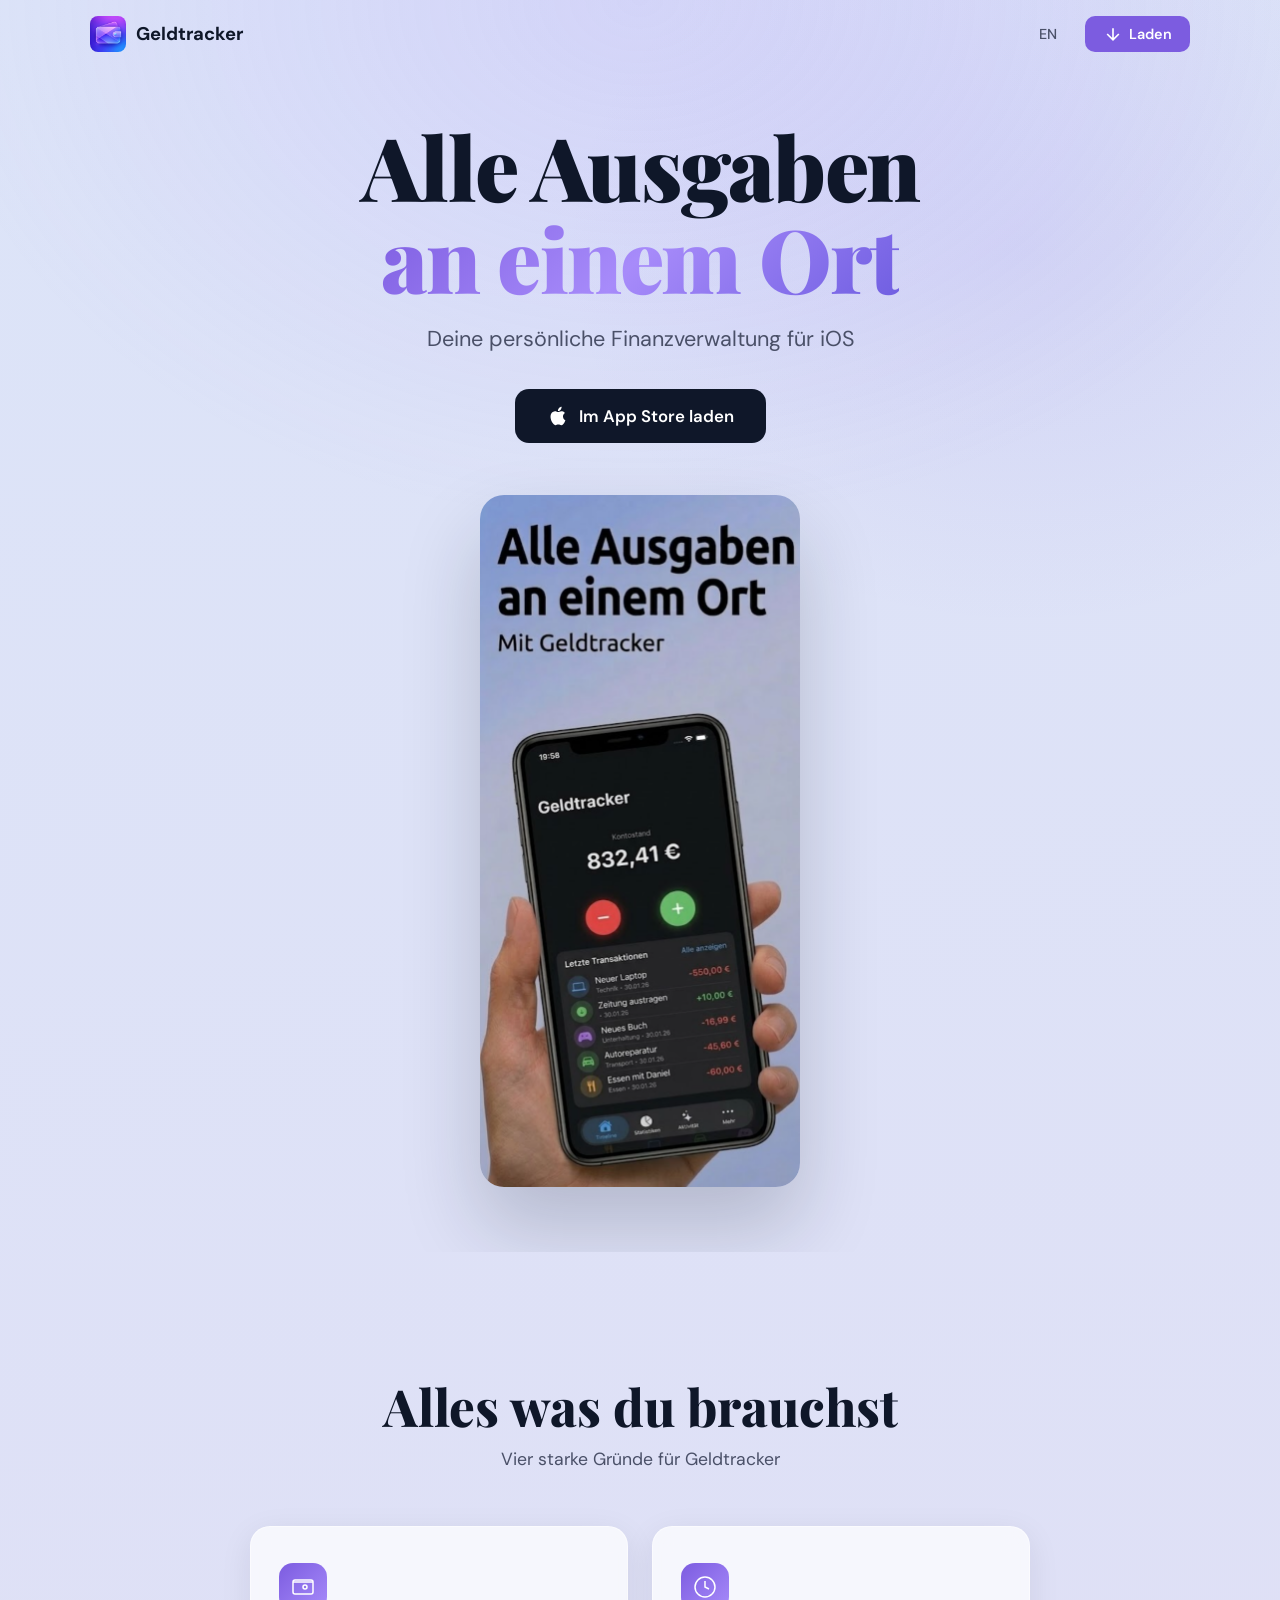
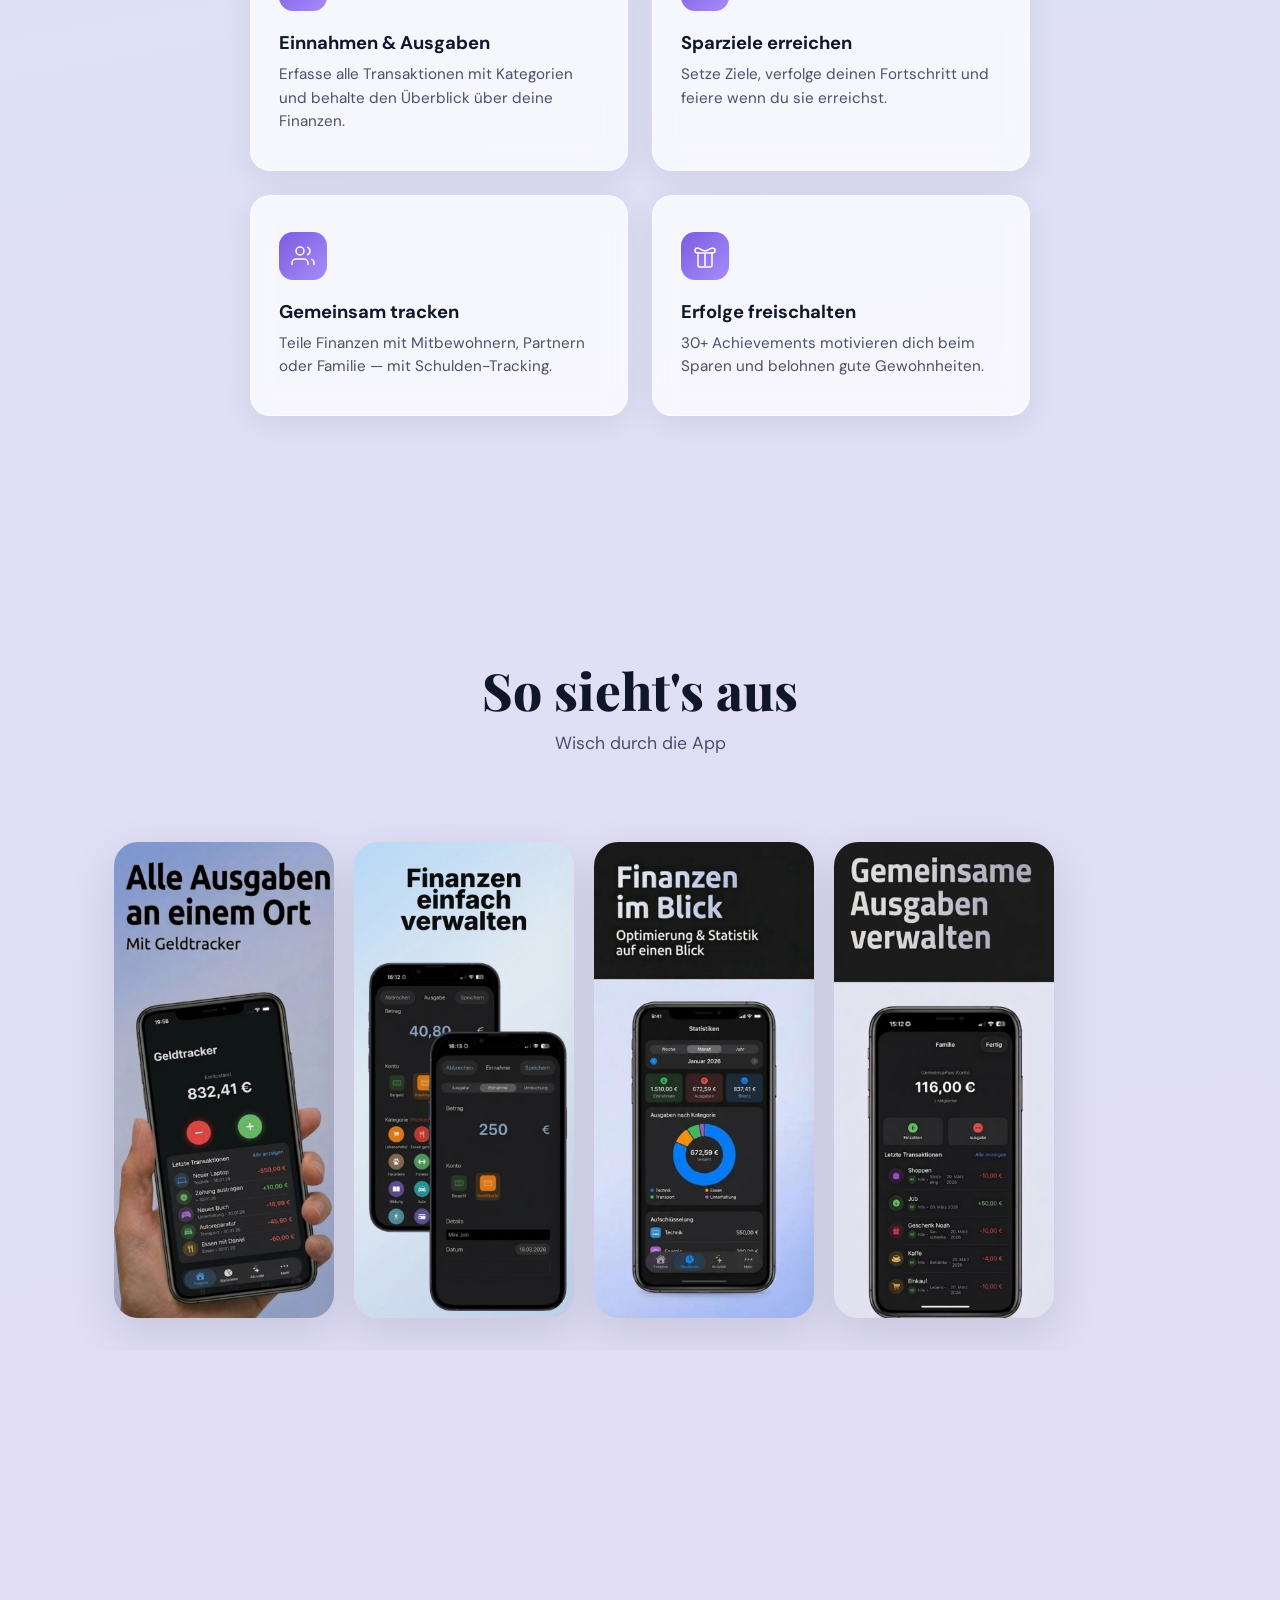
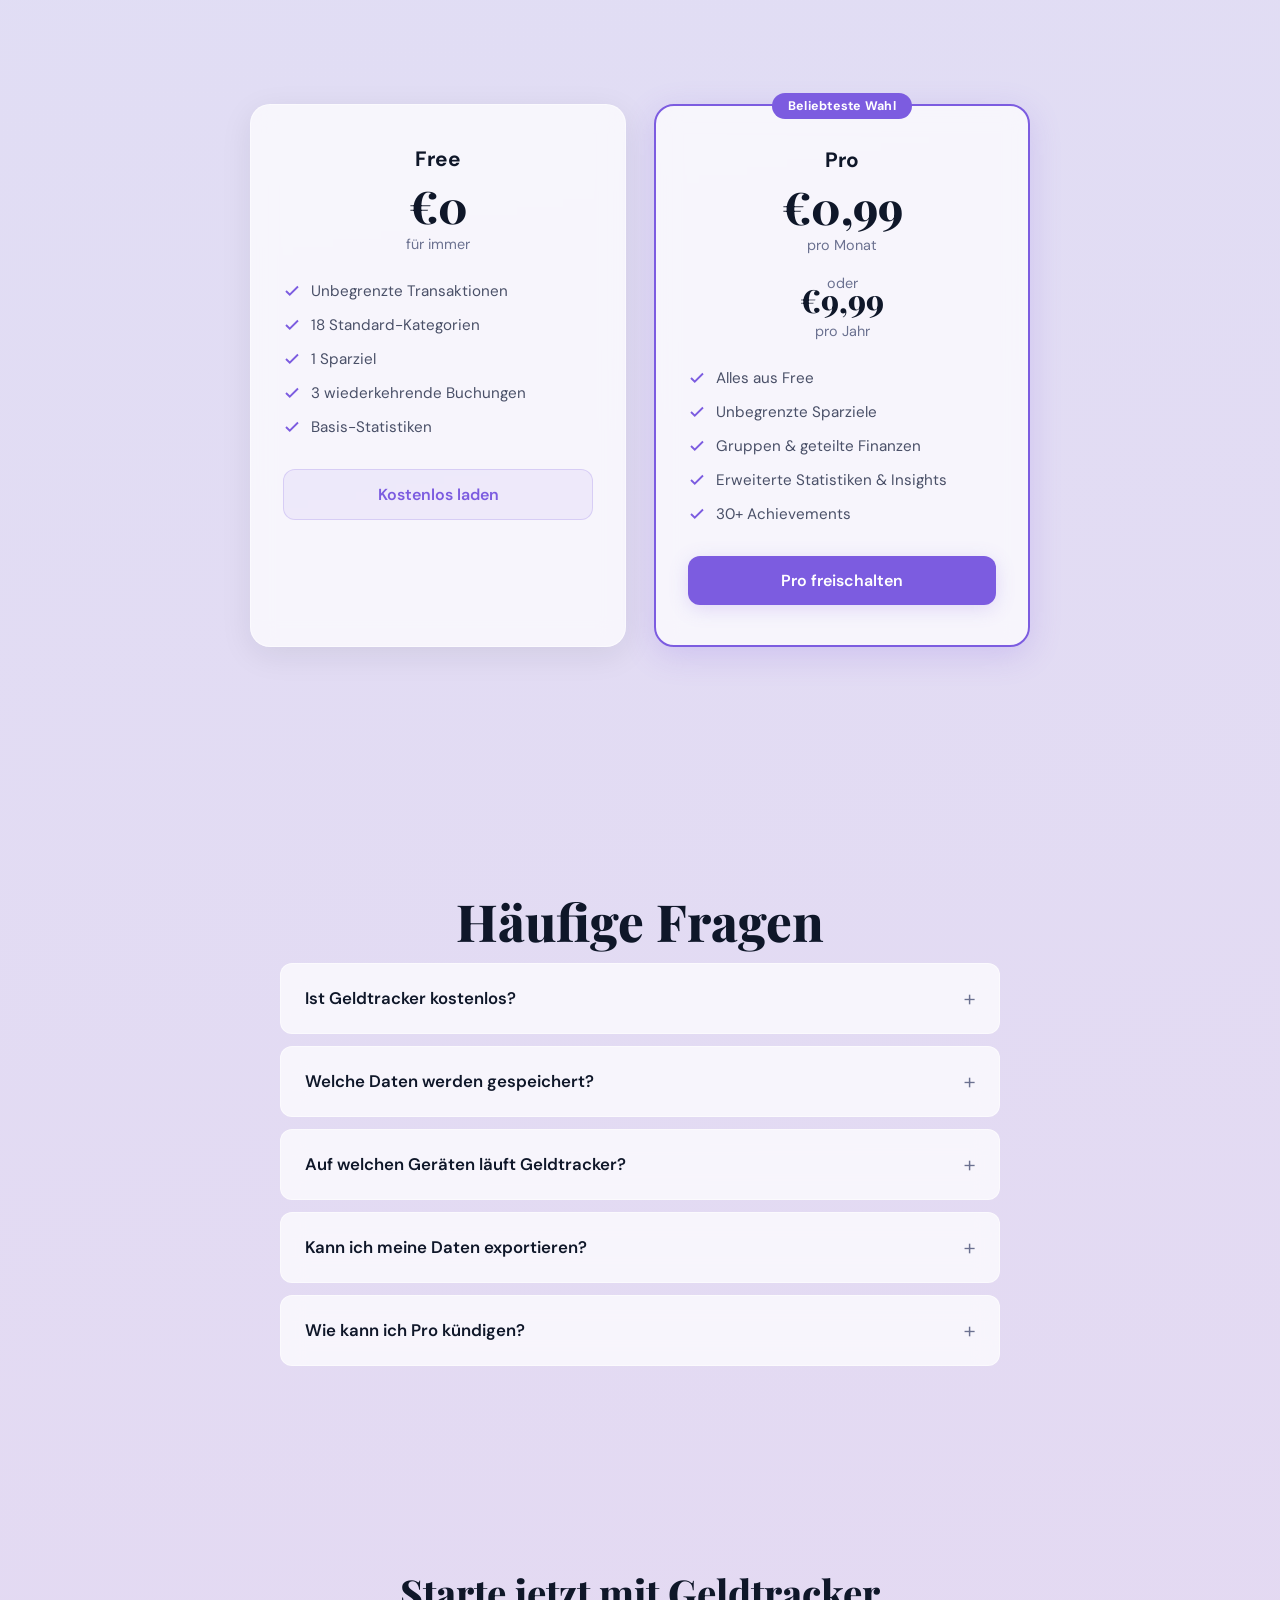
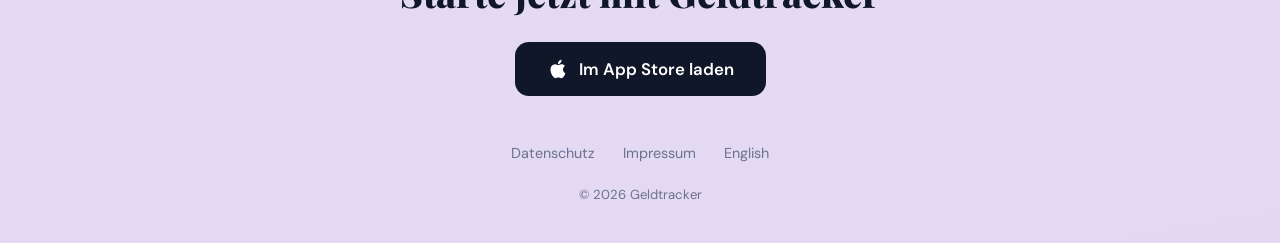
==== index.html @ ecd92a29 "Geldtracker Marketing Website" ====
<!DOCTYPE html>
<html lang="de">
<head>
  <meta charset="UTF-8">
  <meta name="viewport" content="width=device-width, initial-scale=1.0">
  <title>Geldtracker — Deine persönliche Finanzverwaltung</title>
  <meta name="description" content="Alle Ausgaben an einem Ort. Geldtracker ist deine persönliche Finanzverwaltung für iOS — mit Budgets, Sparzielen, Bank-Sync und mehr.">
  <meta property="og:title" content="Geldtracker — Deine persönliche Finanzverwaltung">
  <meta property="og:description" content="Alle Ausgaben an einem Ort. Budgets, Sparziele, Bank-Sync und mehr.">
  <meta property="og:image" content="img/app_1.png">
  <meta property="og:type" content="website">
  <link rel="icon" type="image/png" href="img/appicon.png">
  <link rel="preconnect" href="https://fonts.googleapis.com">
  <link rel="preconnect" href="https://fonts.gstatic.com" crossorigin>
  <link href="https://fonts.googleapis.com/css2?family=DM+Sans:ital,opsz,wght@0,9..40,300;0,9..40,400;0,9..40,500;0,9..40,700;1,9..40,400&family=Playfair+Display:wght@700;800;900&display=swap" rel="stylesheet">
  <link rel="stylesheet" href="style.css">
</head>
<body>

<!-- Navigation -->
<nav class="nav" id="nav">
  <div class="nav-inner">
    <a href="#" class="nav-logo">
      <img src="img/appicon.png" alt="Geldtracker Icon" class="nav-icon">
      <span>Geldtracker</span>
    </a>
    <div class="nav-right">
      <a href="en.html" class="lang-switch">EN</a>
      <a href="https://apps.apple.com/de/app/geldtracker-deine-finanzen/id6758520984" class="nav-cta" aria-label="Im App Store laden">
        <svg width="20" height="20" viewBox="0 0 24 24" fill="none" stroke="currentColor" stroke-width="2"><path d="M12 5v14M5 12l7 7 7-7"/></svg>
        Laden
      </a>
    </div>
  </div>
</nav>

<!-- Hero -->
<section class="hero">
  <div class="hero-bg"></div>
  <div class="hero-content">
    <h1 class="hero-title">
      Alle Ausgaben<br>
      <span class="hero-title-accent">an einem Ort</span>
    </h1>
    <p class="hero-subtitle">Deine persönliche Finanzverwaltung für iOS</p>
    <a href="https://apps.apple.com/de/app/geldtracker-deine-finanzen/id6758520984" class="hero-cta">
      <svg class="apple-icon" viewBox="0 0 24 24" fill="currentColor" width="22" height="22"><path d="M18.71 19.5c-.83 1.24-1.71 2.45-3.05 2.47-1.34.03-1.77-.79-3.29-.79-1.53 0-2 .77-3.27.82-1.31.05-2.3-1.32-3.14-2.53C4.25 17 2.94 12.45 4.7 9.39c.87-1.52 2.43-2.48 4.12-2.51 1.28-.02 2.5.87 3.29.87.78 0 2.26-1.07 3.8-.91.65.03 2.47.26 3.64 1.98-.09.06-2.17 1.28-2.15 3.81.03 3.02 2.65 4.03 2.68 4.04-.03.07-.42 1.44-1.38 2.83M13 3.5c.73-.83 1.94-1.46 2.94-1.5.13 1.17-.34 2.35-1.04 3.19-.69.85-1.83 1.51-2.95 1.42-.15-1.15.41-2.35 1.05-3.11z"/></svg>
      Im App Store laden
    </a>
  </div>
  <div class="hero-phone">
    <img src="img/app_1.png" alt="Geldtracker Dashboard — Kontostand und letzte Transaktionen" class="hero-img" loading="eager">
  </div>
</section>

<!-- Features -->
<section class="features" id="features">
  <div class="section-inner">
    <h2 class="section-title">Alles was du brauchst</h2>
    <p class="section-subtitle">Vier starke Gründe für Geldtracker</p>
    <div class="features-grid">
      <div class="feature-card" style="--delay: 0">
        <div class="feature-icon">
          <svg viewBox="0 0 24 24" fill="none" stroke="currentColor" stroke-width="1.5"><path d="M2 7a2 2 0 012-2h16a2 2 0 012 2v10a2 2 0 01-2 2H4a2 2 0 01-2-2V7z"/><path d="M16 12a2 2 0 11-4 0 2 2 0 014 0z"/><path d="M2 7l20 0"/></svg>
        </div>
        <h3>Einnahmen & Ausgaben</h3>
        <p>Erfasse alle Transaktionen mit Kategorien und behalte den Überblick über deine Finanzen.</p>
      </div>
      <div class="feature-card" style="--delay: 1">
        <div class="feature-icon">
          <svg viewBox="0 0 24 24" fill="none" stroke="currentColor" stroke-width="1.5"><circle cx="12" cy="12" r="10"/><path d="M12 6v6l4 2"/></svg>
        </div>
        <h3>Sparziele erreichen</h3>
        <p>Setze Ziele, verfolge deinen Fortschritt und feiere wenn du sie erreichst.</p>
      </div>
      <div class="feature-card" style="--delay: 2">
        <div class="feature-icon">
          <svg viewBox="0 0 24 24" fill="none" stroke="currentColor" stroke-width="1.5"><path d="M17 21v-2a4 4 0 00-4-4H5a4 4 0 00-4 4v2"/><circle cx="9" cy="7" r="4"/><path d="M23 21v-2a4 4 0 00-3-3.87M16 3.13a4 4 0 010 7.75"/></svg>
        </div>
        <h3>Gemeinsam tracken</h3>
        <p>Teile Finanzen mit Mitbewohnern, Partnern oder Familie — mit Schulden-Tracking.</p>
      </div>
      <div class="feature-card" style="--delay: 3">
        <div class="feature-icon">
          <svg viewBox="0 0 24 24" fill="none" stroke="currentColor" stroke-width="1.5"><path d="M6 9H4.5a2.5 2.5 0 010-5C7 4 9 7 12 7s5-3 7.5-3a2.5 2.5 0 010 5H18"/><path d="M5 21V9h14v12a2 2 0 01-2 2H7a2 2 0 01-2-2z"/><path d="M12 9v13"/></svg>
        </div>
        <h3>Erfolge freischalten</h3>
        <p>30+ Achievements motivieren dich beim Sparen und belohnen gute Gewohnheiten.</p>
      </div>
    </div>
  </div>
</section>

<!-- Screenshots -->
<section class="screenshots" id="screenshots">
  <div class="section-inner">
    <h2 class="section-title">So sieht's aus</h2>
    <p class="section-subtitle">Wisch durch die App</p>
  </div>
  <div class="screenshots-track">
    <div class="screenshot-item">
      <img src="img/app_1.png" alt="Alle Ausgaben an einem Ort" loading="lazy">
    </div>
    <div class="screenshot-item">
      <img src="img/app_3.png" alt="Finanzen einfach verwalten" loading="lazy">
    </div>
    <div class="screenshot-item">
      <img src="img/app_4.png" alt="Finanzen im Blick — Statistiken" loading="lazy">
    </div>
    <div class="screenshot-item">
      <img src="img/app_5.png" alt="Gemeinsame Ausgaben verwalten" loading="lazy">
    </div>
  </div>
</section>

<!-- Pricing -->
<section class="pricing" id="pricing">
  <div class="section-inner">
    <h2 class="section-title">Einfache Preise</h2>
    <p class="section-subtitle">Starte kostenlos, upgrade wenn du mehr willst</p>
    <div class="pricing-cards">
      <div class="pricing-card">
        <div class="pricing-header">
          <h3>Free</h3>
          <div class="pricing-price">€0</div>
          <div class="pricing-period">für immer</div>
        </div>
        <ul class="pricing-features">
          <li>
            <svg viewBox="0 0 24 24" fill="none" stroke="currentColor" stroke-width="2.5"><polyline points="20 6 9 17 4 12"/></svg>
            Unbegrenzte Transaktionen
          </li>
          <li>
            <svg viewBox="0 0 24 24" fill="none" stroke="currentColor" stroke-width="2.5"><polyline points="20 6 9 17 4 12"/></svg>
            18 Standard-Kategorien
          </li>
          <li>
            <svg viewBox="0 0 24 24" fill="none" stroke="currentColor" stroke-width="2.5"><polyline points="20 6 9 17 4 12"/></svg>
            1 Sparziel
          </li>
          <li>
            <svg viewBox="0 0 24 24" fill="none" stroke="currentColor" stroke-width="2.5"><polyline points="20 6 9 17 4 12"/></svg>
            3 wiederkehrende Buchungen
          </li>
          <li>
            <svg viewBox="0 0 24 24" fill="none" stroke="currentColor" stroke-width="2.5"><polyline points="20 6 9 17 4 12"/></svg>
            Basis-Statistiken
          </li>
        </ul>
        <a href="https://apps.apple.com/de/app/geldtracker-deine-finanzen/id6758520984" class="pricing-cta pricing-cta-secondary">Kostenlos laden</a>
      </div>
      <div class="pricing-card pricing-card-pro">
        <div class="pricing-badge">Beliebteste Wahl</div>
        <div class="pricing-header">
          <h3>Pro</h3>
          <div class="pricing-price">€0,99</div>
          <div class="pricing-period">pro Monat</div>
        </div>
        <div class="pricing-or">oder</div>
        <div class="pricing-header pricing-header-alt">
          <div class="pricing-price">€9,99</div>
          <div class="pricing-period">pro Jahr</div>
        </div>
        <ul class="pricing-features">
          <li>
            <svg viewBox="0 0 24 24" fill="none" stroke="currentColor" stroke-width="2.5"><polyline points="20 6 9 17 4 12"/></svg>
            Alles aus Free
          </li>
          <li>
            <svg viewBox="0 0 24 24" fill="none" stroke="currentColor" stroke-width="2.5"><polyline points="20 6 9 17 4 12"/></svg>
            Unbegrenzte Sparziele
          </li>
          <li>
            <svg viewBox="0 0 24 24" fill="none" stroke="currentColor" stroke-width="2.5"><polyline points="20 6 9 17 4 12"/></svg>
            Gruppen & geteilte Finanzen
          </li>
          <li>
            <svg viewBox="0 0 24 24" fill="none" stroke="currentColor" stroke-width="2.5"><polyline points="20 6 9 17 4 12"/></svg>
            Erweiterte Statistiken & Insights
          </li>
          <li>
            <svg viewBox="0 0 24 24" fill="none" stroke="currentColor" stroke-width="2.5"><polyline points="20 6 9 17 4 12"/></svg>
            30+ Achievements
          </li>
        </ul>
        <a href="https://apps.apple.com/de/app/geldtracker-deine-finanzen/id6758520984" class="pricing-cta pricing-cta-primary">Pro freischalten</a>
      </div>
    </div>
  </div>
</section>

<!-- FAQ -->
<section class="faq" id="faq">
  <div class="section-inner">
    <h2 class="section-title">Häufige Fragen</h2>
    <div class="faq-list">
      <details class="faq-item">
        <summary>Ist Geldtracker kostenlos?</summary>
        <p>Ja, die Grundfunktionen sind komplett kostenlos. Für erweiterte Features wie Gruppen und unbegrenzte Sparziele gibt es Geldtracker Pro.</p>
      </details>
      <details class="faq-item">
        <summary>Welche Daten werden gespeichert?</summary>
        <p>Alle Daten bleiben auf deinem Gerät. Nur bei der Gruppen-Funktion werden Daten über iCloud synchronisiert. Wir haben keinen Zugriff auf deine Finanzdaten.</p>
      </details>
      <details class="faq-item">
        <summary>Auf welchen Geräten läuft Geldtracker?</summary>
        <p>Geldtracker ist für iPhone verfügbar und erfordert iOS 26.2 oder neuer.</p>
      </details>
      <details class="faq-item">
        <summary>Kann ich meine Daten exportieren?</summary>
        <p>Ja, du kannst jederzeit ein vollständiges Backup als JSON-Datei erstellen und exportieren.</p>
      </details>
      <details class="faq-item">
        <summary>Wie kann ich Pro kündigen?</summary>
        <p>Das Abo kann jederzeit über die iOS-Einstellungen unter „Abonnements" gekündigt werden. Du behältst den Zugang bis zum Ende der Laufzeit.</p>
      </details>
    </div>
  </div>
</section>

<!-- Footer -->
<footer class="footer">
  <div class="section-inner">
    <div class="footer-cta">
      <h2>Starte jetzt mit Geldtracker</h2>
      <a href="https://apps.apple.com/de/app/geldtracker-deine-finanzen/id6758520984" class="hero-cta">
        <svg class="apple-icon" viewBox="0 0 24 24" fill="currentColor" width="22" height="22"><path d="M18.71 19.5c-.83 1.24-1.71 2.45-3.05 2.47-1.34.03-1.77-.79-3.29-.79-1.53 0-2 .77-3.27.82-1.31.05-2.3-1.32-3.14-2.53C4.25 17 2.94 12.45 4.7 9.39c.87-1.52 2.43-2.48 4.12-2.51 1.28-.02 2.5.87 3.29.87.78 0 2.26-1.07 3.8-.91.65.03 2.47.26 3.64 1.98-.09.06-2.17 1.28-2.15 3.81.03 3.02 2.65 4.03 2.68 4.04-.03.07-.42 1.44-1.38 2.83M13 3.5c.73-.83 1.94-1.46 2.94-1.5.13 1.17-.34 2.35-1.04 3.19-.69.85-1.83 1.51-2.95 1.42-.15-1.15.41-2.35 1.05-3.11z"/></svg>
        Im App Store laden
      </a>
    </div>
    <div class="footer-links">
      <a href="privacy-policy.html">Datenschutz</a>
      <a href="impressum.html">Impressum</a>
      <a href="en.html">English</a>
    </div>
    <p class="footer-copy">&copy; 2026 Geldtracker</p>
  </div>
</footer>

<script>
// Sticky nav background on scroll
const nav = document.getElementById('nav');
window.addEventListener('scroll', () => {
  nav.classList.toggle('nav-scrolled', window.scrollY > 40);
});

// Intersection Observer for fade-in animations
const observer = new IntersectionObserver((entries) => {
  entries.forEach(entry => {
    if (entry.isIntersecting) {
      entry.target.classList.add('visible');
    }
  });
}, { threshold: 0.1, rootMargin: '0px 0px -60px 0px' });

document.querySelectorAll('.feature-card, .pricing-card, .faq-item, .section-title, .section-subtitle').forEach(el => {
  observer.observe(el);
});
</script>

</body>
</html>
---- style.css ----
/* ========================================
   Geldtracker Marketing Website
   ======================================== */

:root {
  --bg-start: #dce4f8;
  --bg-mid: #e4d9f2;
  --bg-end: #c9d6f5;
  --text-primary: #0f1729;
  --text-secondary: #4a5068;
  --text-muted: #6b7190;
  --accent: #7c5ce0;
  --accent-light: #a78bfa;
  --accent-glow: rgba(124, 92, 224, 0.2);
  --card-bg: rgba(255, 255, 255, 0.72);
  --card-border: rgba(255, 255, 255, 0.5);
  --card-shadow: 0 8px 32px rgba(15, 23, 41, 0.08);
  --radius: 20px;
  --radius-sm: 12px;
  --font-display: 'Playfair Display', Georgia, serif;
  --font-body: 'DM Sans', -apple-system, sans-serif;
}

*, *::before, *::after {
  margin: 0;
  padding: 0;
  box-sizing: border-box;
}

html {
  scroll-behavior: smooth;
  -webkit-text-size-adjust: 100%;
}

body {
  font-family: var(--font-body);
  color: var(--text-primary);
  background: linear-gradient(170deg, var(--bg-start), var(--bg-mid), var(--bg-end), #d4c6f0, var(--bg-start));
  background-size: 400% 400%;
  animation: gradientShift 12s ease infinite;
  min-height: 100vh;
  overflow-x: hidden;
  -webkit-font-smoothing: antialiased;
}

@keyframes gradientShift {
  0%   { background-position: 0% 50%; }
  50%  { background-position: 100% 50%; }
  100% { background-position: 0% 50%; }
}

/* ---- Section defaults ---- */
.section-inner {
  max-width: 1100px;
  margin: 0 auto;
  padding: 0 24px;
}

.section-title {
  font-family: var(--font-display);
  font-size: clamp(2rem, 5vw, 3.2rem);
  font-weight: 800;
  text-align: center;
  margin-bottom: 8px;
  opacity: 0;
  transform: translateY(24px);
  transition: opacity 0.7s ease, transform 0.7s ease;
}

.section-subtitle {
  text-align: center;
  color: var(--text-secondary);
  font-size: 1.1rem;
  margin-bottom: 56px;
  opacity: 0;
  transform: translateY(16px);
  transition: opacity 0.7s ease 0.1s, transform 0.7s ease 0.1s;
}

.section-title.visible,
.section-subtitle.visible {
  opacity: 1;
  transform: translateY(0);
}

/* ========================================
   Navigation
   ======================================== */
.nav {
  position: fixed;
  top: 0;
  left: 0;
  right: 0;
  z-index: 100;
  padding: 16px 24px;
  transition: background 0.3s ease, backdrop-filter 0.3s ease, box-shadow 0.3s ease;
}

.nav-scrolled {
  background: rgba(225, 230, 245, 0.82);
  backdrop-filter: blur(20px) saturate(1.4);
  -webkit-backdrop-filter: blur(20px) saturate(1.4);
  box-shadow: 0 1px 24px rgba(15, 23, 41, 0.06);
}

.nav-inner {
  max-width: 1100px;
  margin: 0 auto;
  display: flex;
  align-items: center;
  justify-content: space-between;
}

.nav-logo {
  display: flex;
  align-items: center;
  gap: 10px;
  text-decoration: none;
  color: var(--text-primary);
  font-weight: 700;
  font-size: 1.15rem;
}

.nav-icon {
  width: 36px;
  height: 36px;
  border-radius: 8px;
}

.nav-right {
  display: flex;
  align-items: center;
  gap: 16px;
}

.lang-switch {
  text-decoration: none;
  color: var(--text-secondary);
  font-weight: 500;
  font-size: 0.9rem;
  padding: 6px 12px;
  border-radius: 8px;
  transition: color 0.2s, background 0.2s;
}

.lang-switch:hover {
  color: var(--accent);
  background: var(--accent-glow);
}

.nav-cta {
  display: flex;
  align-items: center;
  gap: 6px;
  text-decoration: none;
  color: white;
  background: var(--accent);
  padding: 8px 18px;
  border-radius: 10px;
  font-weight: 600;
  font-size: 0.9rem;
  transition: transform 0.2s, box-shadow 0.2s;
}

.nav-cta:hover {
  transform: translateY(-1px);
  box-shadow: 0 4px 20px var(--accent-glow);
}

/* ========================================
   Hero
   ======================================== */
.hero {
  position: relative;
  min-height: 100vh;
  min-height: 100dvh;
  display: flex;
  flex-direction: column;
  align-items: center;
  justify-content: center;
  padding: 120px 24px 60px;
  overflow: hidden;
}

.hero-bg {
  position: absolute;
  inset: 0;
  background:
    radial-gradient(ellipse 80% 60% at 50% 0%, rgba(167, 139, 250, 0.18) 0%, transparent 70%),
    radial-gradient(ellipse 60% 50% at 80% 20%, rgba(124, 92, 224, 0.1) 0%, transparent 60%);
  pointer-events: none;
}

.hero-content {
  text-align: center;
  position: relative;
  z-index: 2;
  animation: heroFadeIn 1s ease both;
}

@keyframes heroFadeIn {
  from { opacity: 0; transform: translateY(30px); }
  to   { opacity: 1; transform: translateY(0); }
}

.hero-title {
  font-family: var(--font-display);
  font-size: clamp(2.8rem, 8vw, 5.5rem);
  font-weight: 900;
  line-height: 1.05;
  letter-spacing: -0.02em;
  margin-bottom: 20px;
}

.hero-title-accent {
  background: linear-gradient(135deg, var(--accent) 0%, #a78bfa 50%, #6d5ce0 100%);
  -webkit-background-clip: text;
  -webkit-text-fill-color: transparent;
  background-clip: text;
}

.hero-subtitle {
  font-size: clamp(1.05rem, 2.5vw, 1.35rem);
  color: var(--text-secondary);
  margin-bottom: 36px;
  font-weight: 400;
}

.hero-cta {
  display: inline-flex;
  align-items: center;
  gap: 10px;
  background: var(--text-primary);
  color: white;
  text-decoration: none;
  padding: 16px 32px;
  border-radius: 14px;
  font-size: 1.05rem;
  font-weight: 600;
  transition: transform 0.25s ease, box-shadow 0.25s ease;
}

.hero-cta:hover {
  transform: translateY(-2px) scale(1.02);
  box-shadow: 0 12px 40px rgba(15, 23, 41, 0.18);
}

.apple-icon {
  width: 22px;
  height: 22px;
}

.hero-phone {
  position: relative;
  z-index: 2;
  margin-top: 52px;
  animation: phoneFloat 1.2s ease both;
  animation-delay: 0.3s;
}

@keyframes phoneFloat {
  from { opacity: 0; transform: translateY(60px); }
  to   { opacity: 1; transform: translateY(0); }
}

.hero-img {
  width: 320px;
  height: auto;
  border-radius: 24px;
  box-shadow: 0 40px 80px rgba(15, 23, 41, 0.2);
}

/* ========================================
   Features
   ======================================== */
.features {
  padding: 120px 0;
}

.features-grid {
  display: grid;
  grid-template-columns: repeat(2, 1fr);
  gap: 24px;
  max-width: 780px;
  margin: 0 auto;
}

.feature-card {
  background: var(--card-bg);
  border: 1px solid var(--card-border);
  border-radius: var(--radius);
  padding: 36px 28px;
  backdrop-filter: blur(12px);
  -webkit-backdrop-filter: blur(12px);
  box-shadow: var(--card-shadow);
  transition: transform 0.3s ease, box-shadow 0.3s ease;
  opacity: 0;
  transform: translateY(32px);
  transition: opacity 0.6s ease, transform 0.6s ease, box-shadow 0.3s ease;
  transition-delay: calc(var(--delay) * 0.08s);
}

.feature-card.visible {
  opacity: 1;
  transform: translateY(0);
}

.feature-card:hover {
  transform: translateY(-4px);
  box-shadow: 0 16px 48px rgba(15, 23, 41, 0.12);
}

.feature-icon {
  width: 48px;
  height: 48px;
  background: linear-gradient(135deg, var(--accent) 0%, var(--accent-light) 100%);
  border-radius: 14px;
  display: flex;
  align-items: center;
  justify-content: center;
  margin-bottom: 20px;
}

.feature-icon svg {
  width: 24px;
  height: 24px;
  stroke: white;
}

.feature-card h3 {
  font-size: 1.15rem;
  font-weight: 700;
  margin-bottom: 8px;
}

.feature-card p {
  color: var(--text-secondary);
  font-size: 0.95rem;
  line-height: 1.55;
}

/* ========================================
   Screenshots
   ======================================== */
.screenshots {
  padding: 120px 0 80px;
  overflow: hidden;
}

.screenshots-track {
  display: flex;
  gap: 20px;
  padding: 32px 24px;
  overflow-x: auto;
  scroll-snap-type: x mandatory;
  -webkit-overflow-scrolling: touch;
  scrollbar-width: none;
}

.screenshots-track::-webkit-scrollbar {
  display: none;
}

.screenshot-item {
  flex-shrink: 0;
  scroll-snap-align: center;
  width: 220px;
  border-radius: 24px;
  overflow: hidden;
  box-shadow: 0 16px 48px rgba(15, 23, 41, 0.12);
  transition: transform 0.3s ease;
}

.screenshot-item:first-child {
  margin-left: max(24px, calc((100vw - 1100px) / 2));
}

.screenshot-item:last-child {
  margin-right: max(24px, calc((100vw - 1100px) / 2));
}

.screenshot-item:hover {
  transform: scale(1.04);
}

.screenshot-item img {
  width: 100%;
  height: auto;
  display: block;
}

/* ========================================
   Pricing
   ======================================== */
.pricing {
  padding: 120px 0;
}

.pricing-cards {
  display: grid;
  grid-template-columns: repeat(2, 1fr);
  gap: 28px;
  max-width: 780px;
  margin: 0 auto;
}

.pricing-card {
  position: relative;
  background: var(--card-bg);
  border: 1px solid var(--card-border);
  border-radius: var(--radius);
  padding: 40px 32px;
  backdrop-filter: blur(12px);
  -webkit-backdrop-filter: blur(12px);
  box-shadow: var(--card-shadow);
  opacity: 0;
  transform: translateY(32px);
  transition: opacity 0.6s ease, transform 0.6s ease;
}

.pricing-card.visible {
  opacity: 1;
  transform: translateY(0);
}

.pricing-card-pro {
  border: 2px solid var(--accent);
  box-shadow: 0 8px 32px var(--accent-glow);
  transition-delay: 0.08s;
}

.pricing-badge {
  position: absolute;
  top: -13px;
  left: 50%;
  transform: translateX(-50%);
  background: var(--accent);
  color: white;
  font-size: 0.78rem;
  font-weight: 700;
  padding: 5px 16px;
  border-radius: 20px;
  letter-spacing: 0.02em;
  white-space: nowrap;
}

.pricing-header {
  text-align: center;
  margin-bottom: 28px;
}

.pricing-header h3 {
  font-size: 1.3rem;
  font-weight: 700;
  margin-bottom: 12px;
}

.pricing-price {
  font-family: var(--font-display);
  font-size: 2.8rem;
  font-weight: 800;
  line-height: 1;
}

.pricing-period {
  color: var(--text-muted);
  font-size: 0.9rem;
  margin-top: 6px;
}

.pricing-or {
  text-align: center;
  color: var(--text-muted);
  font-size: 0.9rem;
  margin: -8px 0;
}

.pricing-header-alt {
  margin-bottom: 28px;
  padding-top: 0;
}

.pricing-header-alt .pricing-price {
  font-size: 2rem;
}

.pricing-features {
  list-style: none;
  display: flex;
  flex-direction: column;
  gap: 14px;
  margin-bottom: 32px;
}

.pricing-features li {
  display: flex;
  align-items: center;
  gap: 10px;
  font-size: 0.95rem;
  color: var(--text-secondary);
}

.pricing-features li svg {
  flex-shrink: 0;
  width: 18px;
  height: 18px;
  stroke: var(--accent);
}

.pricing-cta {
  display: block;
  text-align: center;
  text-decoration: none;
  padding: 14px 24px;
  border-radius: 12px;
  font-weight: 600;
  font-size: 1rem;
  transition: transform 0.2s, box-shadow 0.2s;
}

.pricing-cta:hover {
  transform: translateY(-2px);
}

.pricing-cta-primary {
  background: var(--accent);
  color: white;
  box-shadow: 0 4px 20px var(--accent-glow);
}

.pricing-cta-primary:hover {
  box-shadow: 0 8px 32px var(--accent-glow);
}

.pricing-cta-secondary {
  background: rgba(124, 92, 224, 0.08);
  color: var(--accent);
  border: 1px solid rgba(124, 92, 224, 0.2);
}

.pricing-cta-secondary:hover {
  background: rgba(124, 92, 224, 0.14);
}

/* ========================================
   FAQ
   ======================================== */
.faq {
  padding: 120px 0;
}

.faq-list {
  max-width: 720px;
  margin: 0 auto;
  display: flex;
  flex-direction: column;
  gap: 12px;
}

.faq-item {
  background: var(--card-bg);
  border: 1px solid var(--card-border);
  border-radius: var(--radius-sm);
  backdrop-filter: blur(12px);
  -webkit-backdrop-filter: blur(12px);
  overflow: hidden;
  opacity: 0;
  transform: translateY(16px);
  transition: opacity 0.5s ease, transform 0.5s ease;
}

.faq-item.visible {
  opacity: 1;
  transform: translateY(0);
}

.faq-item summary {
  padding: 20px 24px;
  font-weight: 600;
  font-size: 1.05rem;
  cursor: pointer;
  list-style: none;
  display: flex;
  align-items: center;
  justify-content: space-between;
  transition: color 0.2s;
}

.faq-item summary::-webkit-details-marker {
  display: none;
}

.faq-item summary::after {
  content: '+';
  font-size: 1.4rem;
  font-weight: 300;
  color: var(--text-muted);
  transition: transform 0.3s ease;
  flex-shrink: 0;
  margin-left: 16px;
}

.faq-item[open] summary::after {
  transform: rotate(45deg);
}

.faq-item summary:hover {
  color: var(--accent);
}

.faq-item p {
  padding: 0 24px 20px;
  color: var(--text-secondary);
  line-height: 1.6;
  font-size: 0.95rem;
  animation: faqOpen 0.3s ease;
}

@keyframes faqOpen {
  from { opacity: 0; transform: translateY(-8px); }
  to   { opacity: 1; transform: translateY(0); }
}

/* ========================================
   Footer
   ======================================== */
.footer {
  padding: 80px 0 40px;
  text-align: center;
}

.footer-cta {
  margin-bottom: 48px;
}

.footer-cta h2 {
  font-family: var(--font-display);
  font-size: clamp(1.6rem, 4vw, 2.4rem);
  font-weight: 800;
  margin-bottom: 24px;
}

.footer-links {
  display: flex;
  justify-content: center;
  gap: 28px;
  margin-bottom: 24px;
  flex-wrap: wrap;
}

.footer-links a {
  color: var(--text-muted);
  text-decoration: none;
  font-size: 0.9rem;
  transition: color 0.2s;
}

.footer-links a:hover {
  color: var(--accent);
}

.footer-copy {
  color: var(--text-muted);
  font-size: 0.82rem;
}

/* ========================================
   Responsive
   ======================================== */
@media (max-width: 900px) {
  .features-grid {
    max-width: 100%;
  }
}

@media (max-width: 640px) {
  .hero {
    padding: 100px 20px 40px;
    min-height: auto;
  }

  .hero-title {
    font-size: 2.6rem;
  }

  .hero-img {
    width: 260px;
  }

  .features-grid {
    grid-template-columns: 1fr;
  }

  .screenshot-item {
    width: 180px;
  }

  .screenshot-item:first-child {
    margin-left: 20px;
  }

  .screenshot-item:last-child {
    margin-right: 20px;
  }

  .pricing-cards {
    grid-template-columns: 1fr;
  }

  .pricing-card-pro {
    order: -1;
  }

  .nav-cta span {
    display: none;
  }

  .section-title {
    font-size: 1.8rem;
  }
}
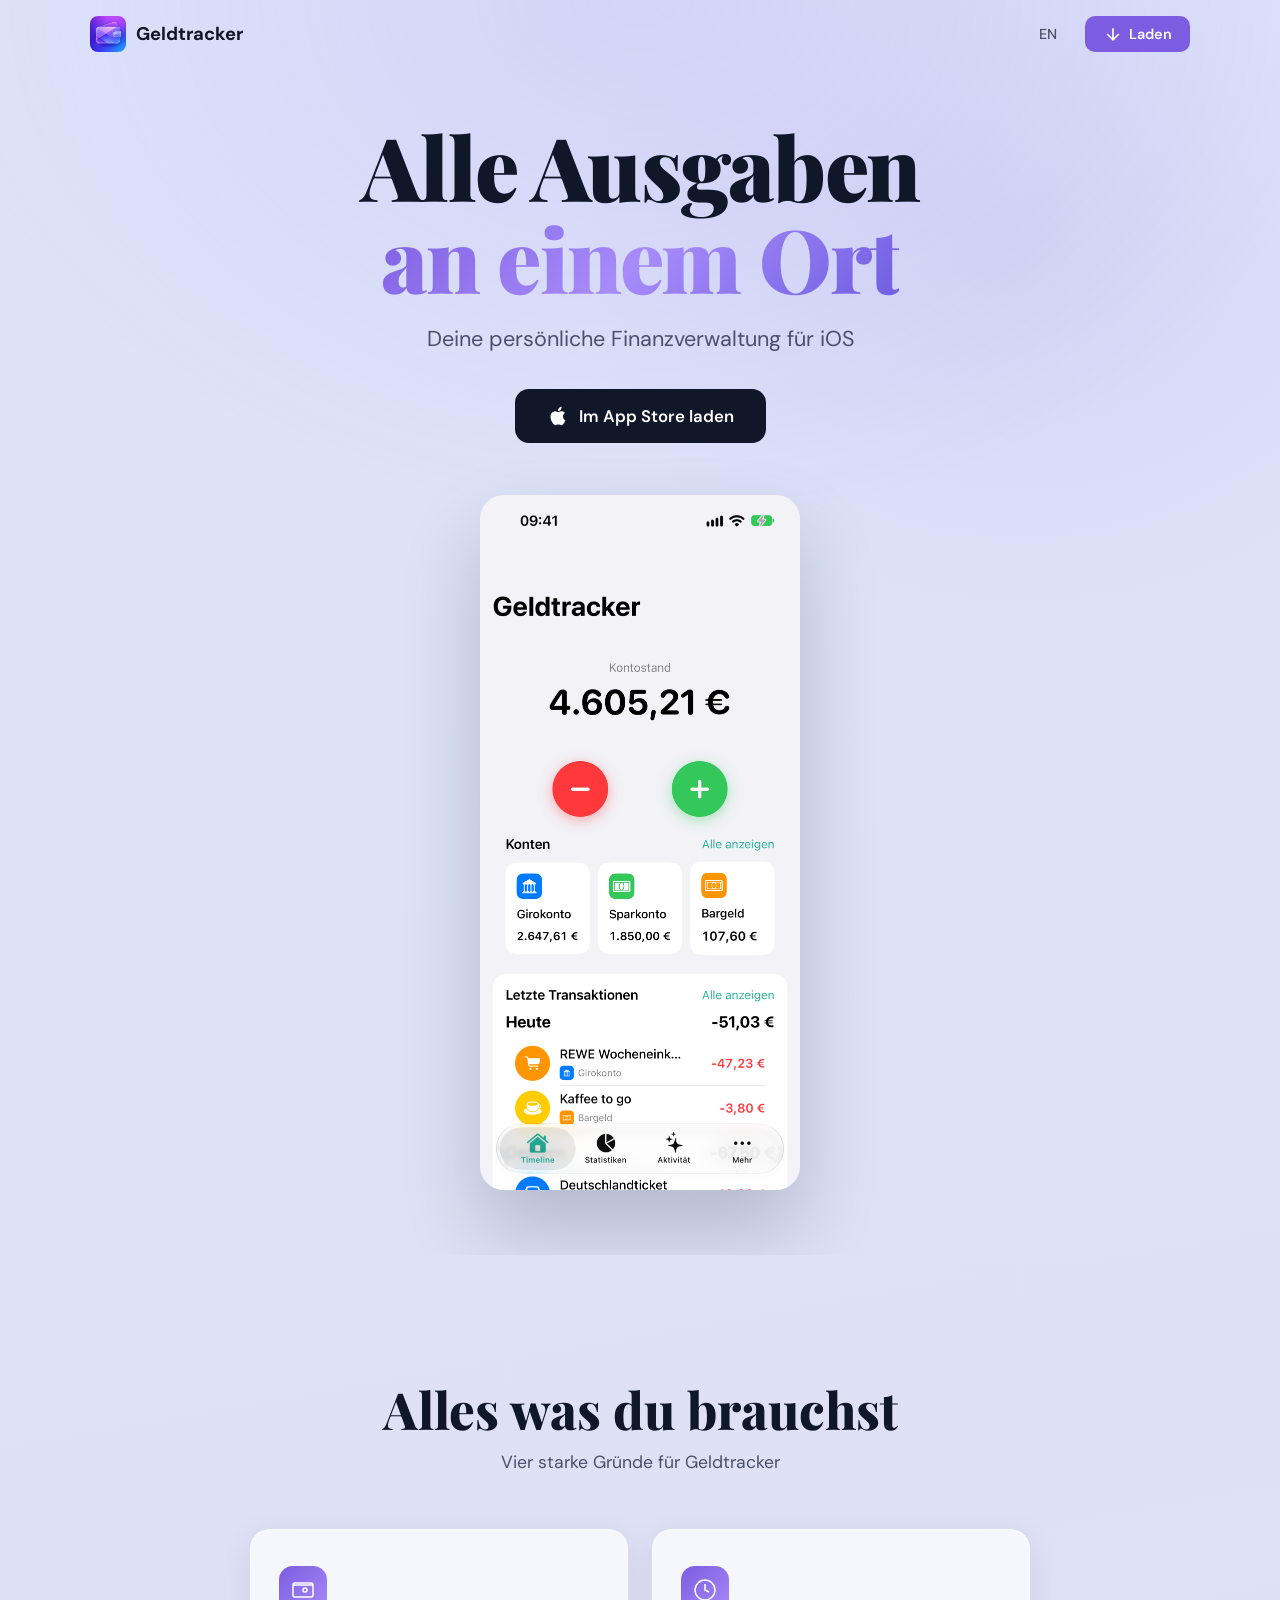
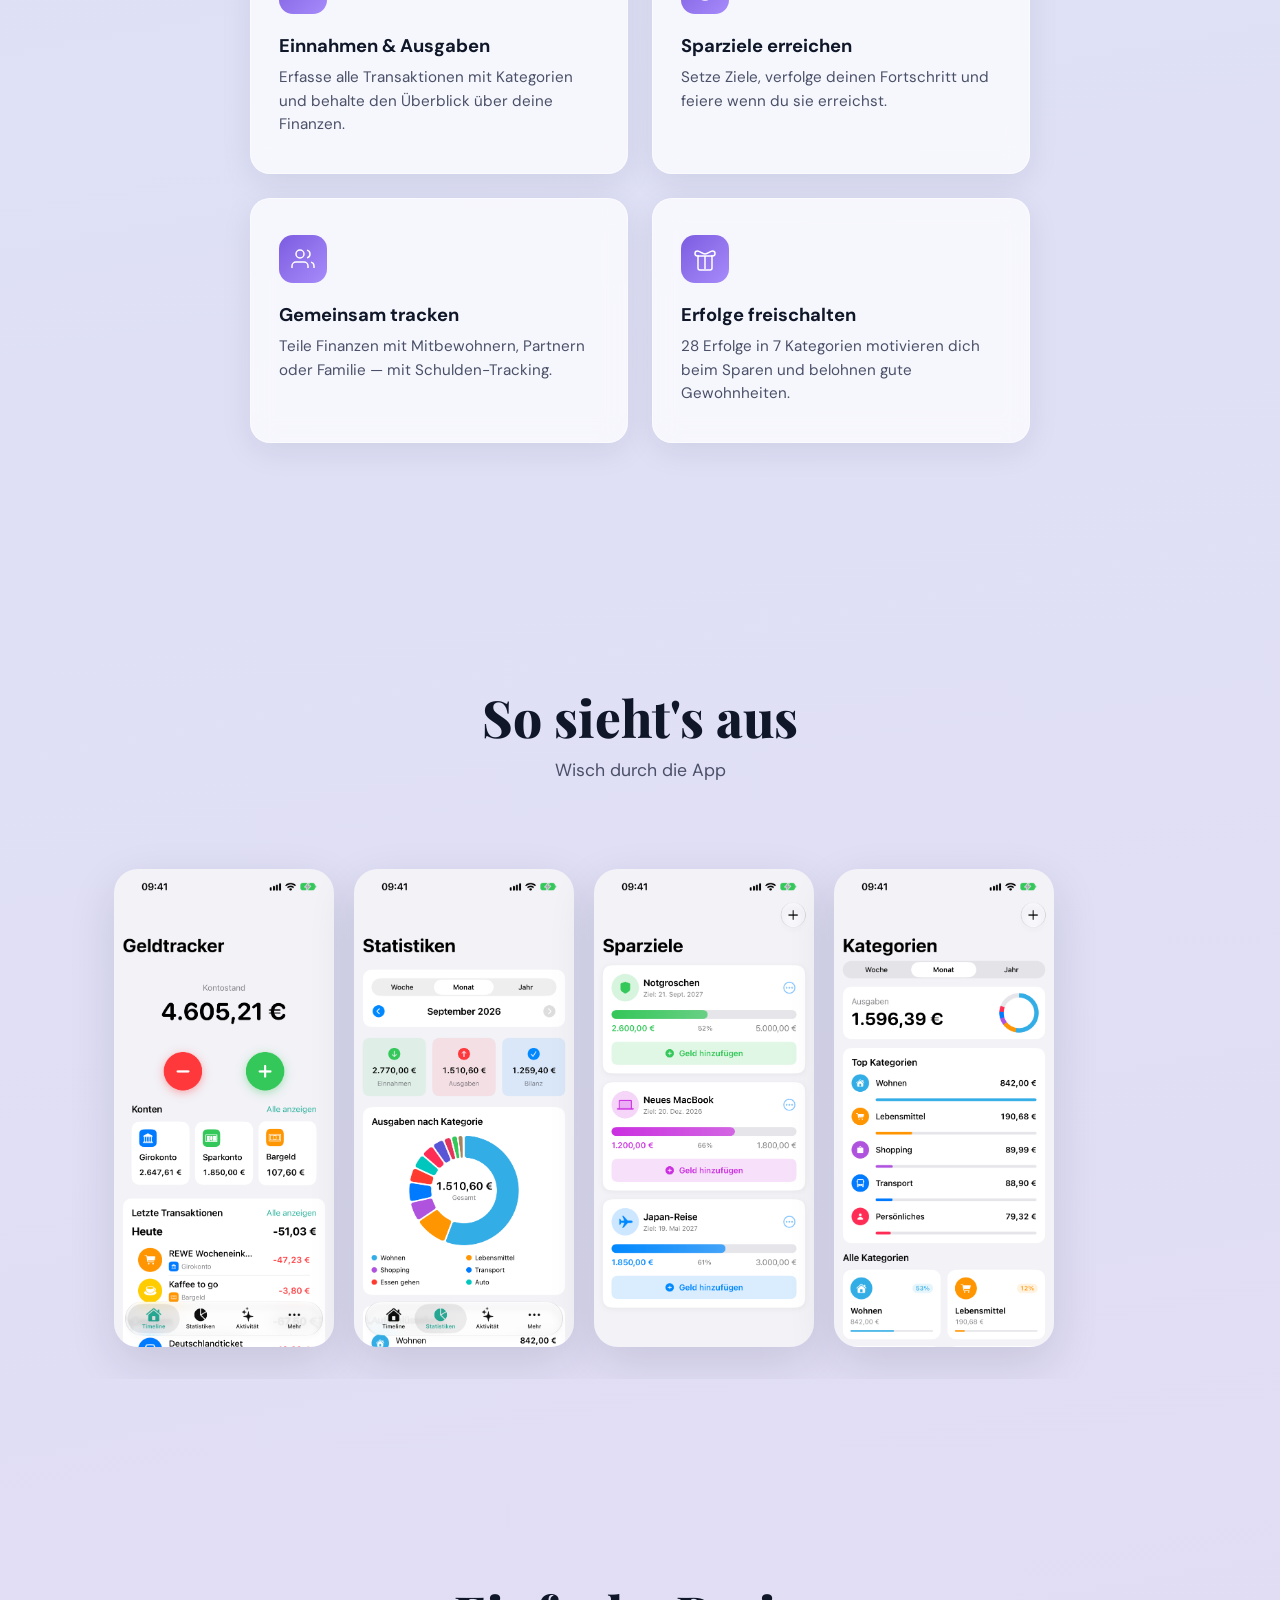
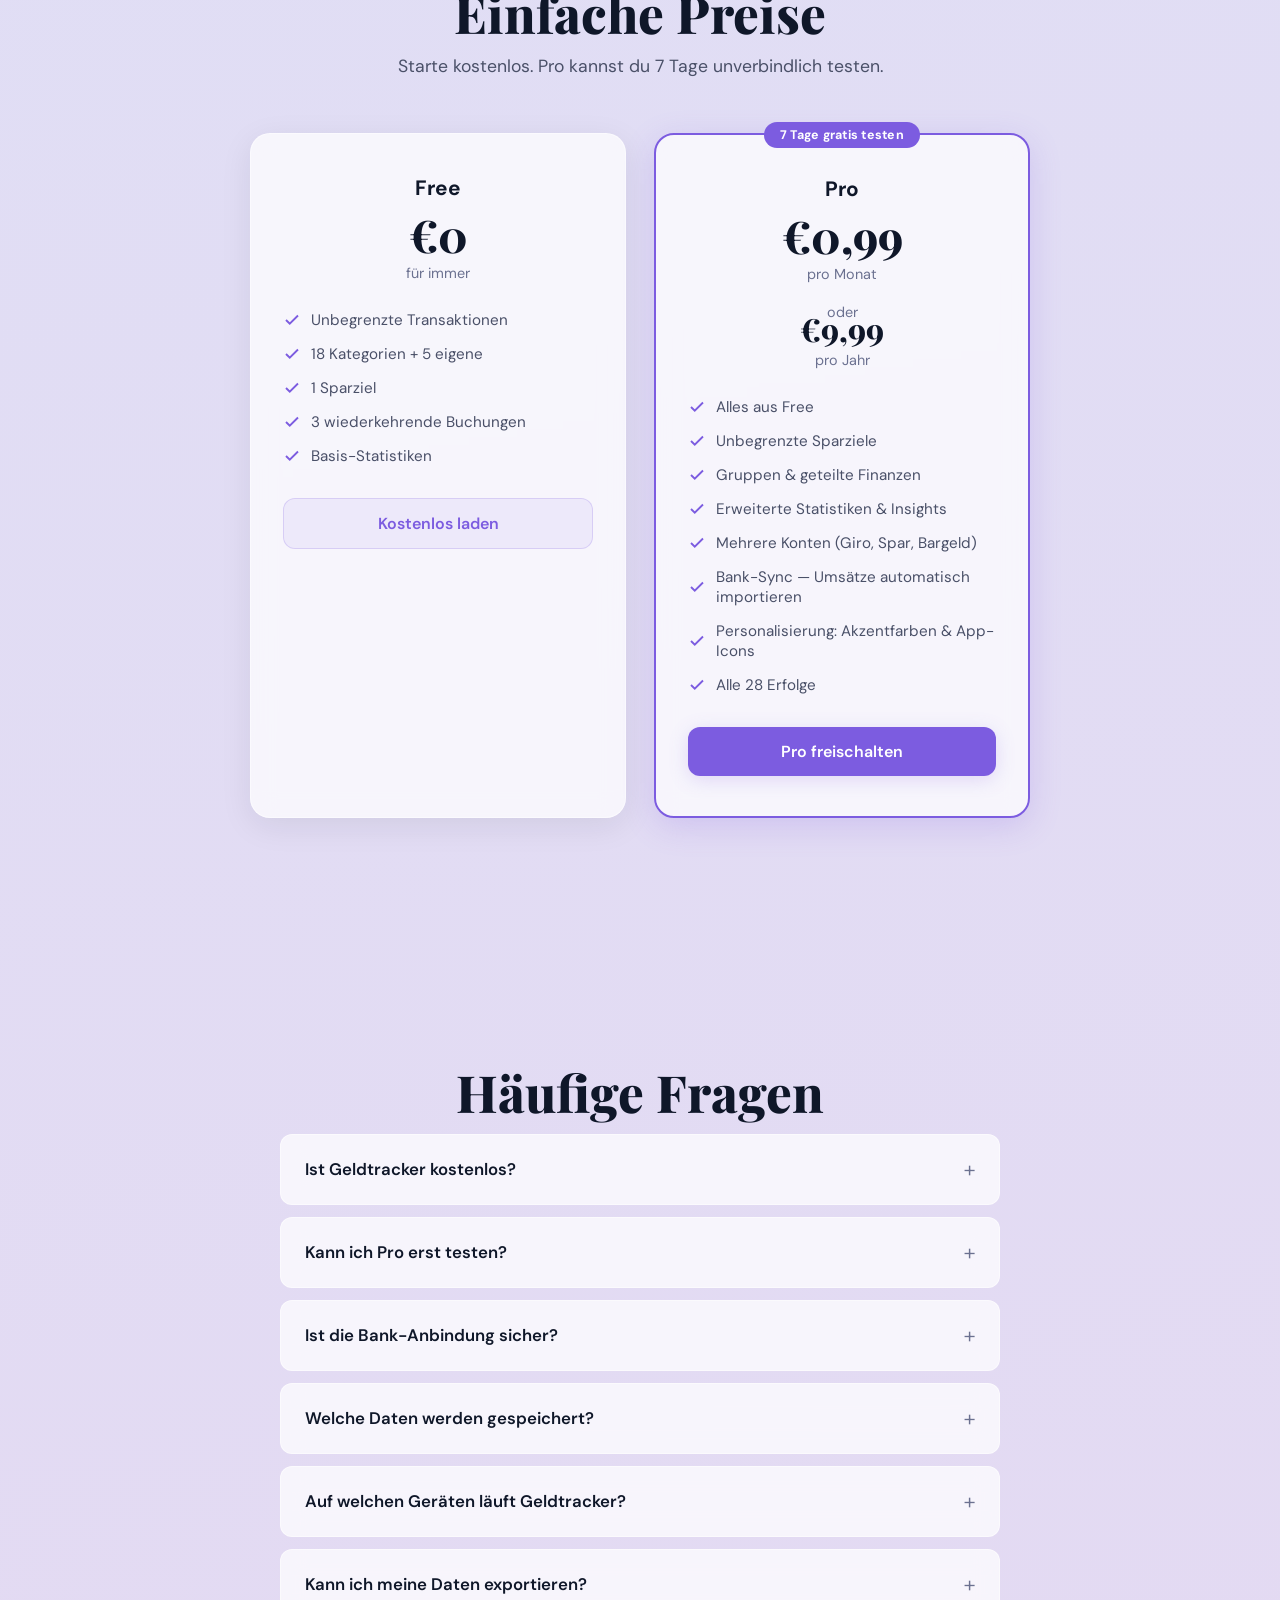
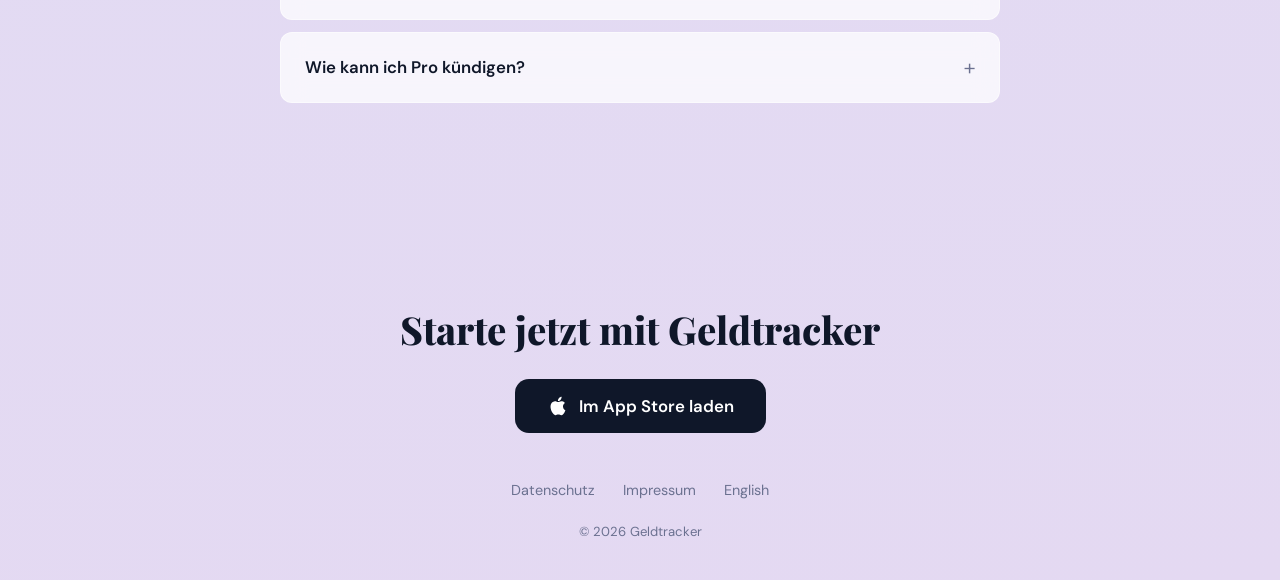
==== commit 79b3c9c7: "Website auf Stand 2.1: 7-Tage-Trial, Bank-Sync, neue Screenshots - Preisbereich: Badge und Untertite" ====
--- a/index.html
+++ b/index.html
@@ -85,7 +85,7 @@
           <svg viewBox="0 0 24 24" fill="none" stroke="currentColor" stroke-width="1.5"><path d="M6 9H4.5a2.5 2.5 0 010-5C7 4 9 7 12 7s5-3 7.5-3a2.5 2.5 0 010 5H18"/><path d="M5 21V9h14v12a2 2 0 01-2 2H7a2 2 0 01-2-2z"/><path d="M12 9v13"/></svg>
         </div>
         <h3>Erfolge freischalten</h3>
-        <p>30+ Achievements motivieren dich beim Sparen und belohnen gute Gewohnheiten.</p>
+        <p>28 Erfolge in 7 Kategorien motivieren dich beim Sparen und belohnen gute Gewohnheiten.</p>
       </div>
     </div>
   </div>
@@ -102,13 +102,13 @@
       <img src="img/app_1.png" alt="Alle Ausgaben an einem Ort" loading="lazy">
     </div>
     <div class="screenshot-item">
-      <img src="img/app_3.png" alt="Finanzen einfach verwalten" loading="lazy">
-    </div>
-    <div class="screenshot-item">
-      <img src="img/app_4.png" alt="Finanzen im Blick — Statistiken" loading="lazy">
-    </div>
-    <div class="screenshot-item">
-      <img src="img/app_5.png" alt="Gemeinsame Ausgaben verwalten" loading="lazy">
+      <img src="img/app_3.png" alt="Statistiken — wohin dein Geld fließt" loading="lazy">
+    </div>
+    <div class="screenshot-item">
+      <img src="img/app_4.png" alt="Sparziele mit Fortschritt" loading="lazy">
+    </div>
+    <div class="screenshot-item">
+      <img src="img/app_5.png" alt="Ausgaben nach Kategorie" loading="lazy">
     </div>
   </div>
 </section>
@@ -117,7 +117,7 @@
 <section class="pricing" id="pricing">
   <div class="section-inner">
     <h2 class="section-title">Einfache Preise</h2>
-    <p class="section-subtitle">Starte kostenlos, upgrade wenn du mehr willst</p>
+    <p class="section-subtitle">Starte kostenlos. Pro kannst du 7 Tage unverbindlich testen.</p>
     <div class="pricing-cards">
       <div class="pricing-card">
         <div class="pricing-header">
@@ -132,7 +132,7 @@
           </li>
           <li>
             <svg viewBox="0 0 24 24" fill="none" stroke="currentColor" stroke-width="2.5"><polyline points="20 6 9 17 4 12"/></svg>
-            18 Standard-Kategorien
+            18 Kategorien + 5 eigene
           </li>
           <li>
             <svg viewBox="0 0 24 24" fill="none" stroke="currentColor" stroke-width="2.5"><polyline points="20 6 9 17 4 12"/></svg>
@@ -150,7 +150,7 @@
         <a href="https://apps.apple.com/de/app/geldtracker-deine-finanzen/id6758520984" class="pricing-cta pricing-cta-secondary">Kostenlos laden</a>
       </div>
       <div class="pricing-card pricing-card-pro">
-        <div class="pricing-badge">Beliebteste Wahl</div>
+        <div class="pricing-badge">7 Tage gratis testen</div>
         <div class="pricing-header">
           <h3>Pro</h3>
           <div class="pricing-price">€0,99</div>
@@ -180,7 +180,19 @@
           </li>
           <li>
             <svg viewBox="0 0 24 24" fill="none" stroke="currentColor" stroke-width="2.5"><polyline points="20 6 9 17 4 12"/></svg>
-            30+ Achievements
+            Mehrere Konten (Giro, Spar, Bargeld)
+          </li>
+          <li>
+            <svg viewBox="0 0 24 24" fill="none" stroke="currentColor" stroke-width="2.5"><polyline points="20 6 9 17 4 12"/></svg>
+            Bank-Sync — Umsätze automatisch importieren
+          </li>
+          <li>
+            <svg viewBox="0 0 24 24" fill="none" stroke="currentColor" stroke-width="2.5"><polyline points="20 6 9 17 4 12"/></svg>
+            Personalisierung: Akzentfarben & App-Icons
+          </li>
+          <li>
+            <svg viewBox="0 0 24 24" fill="none" stroke="currentColor" stroke-width="2.5"><polyline points="20 6 9 17 4 12"/></svg>
+            Alle 28 Erfolge
           </li>
         </ul>
         <a href="https://apps.apple.com/de/app/geldtracker-deine-finanzen/id6758520984" class="pricing-cta pricing-cta-primary">Pro freischalten</a>
@@ -197,6 +209,14 @@
       <details class="faq-item">
         <summary>Ist Geldtracker kostenlos?</summary>
         <p>Ja, die Grundfunktionen sind komplett kostenlos. Für erweiterte Features wie Gruppen und unbegrenzte Sparziele gibt es Geldtracker Pro.</p>
+      </details>
+      <details class="faq-item">
+        <summary>Kann ich Pro erst testen?</summary>
+        <p>Ja. Geldtracker Pro kannst du 7 Tage kostenlos testen. Kündigst du vor Ablauf, zahlst du nichts. Verwalten und kündigen kannst du jederzeit in den iOS-Einstellungen.</p>
+      </details>
+      <details class="faq-item">
+        <summary>Ist die Bank-Anbindung sicher?</summary>
+        <p>Die Bank-Anbindung ist optional und standardmäßig aus. Sie läuft über einen PSD2-lizenzierten Anbieter, der nur Lesezugriff auf deine Umsätze bekommt. Deine Zugangsdaten sehen weder wir noch die App.</p>
       </details>
       <details class="faq-item">
         <summary>Welche Daten werden gespeichert?</summary>
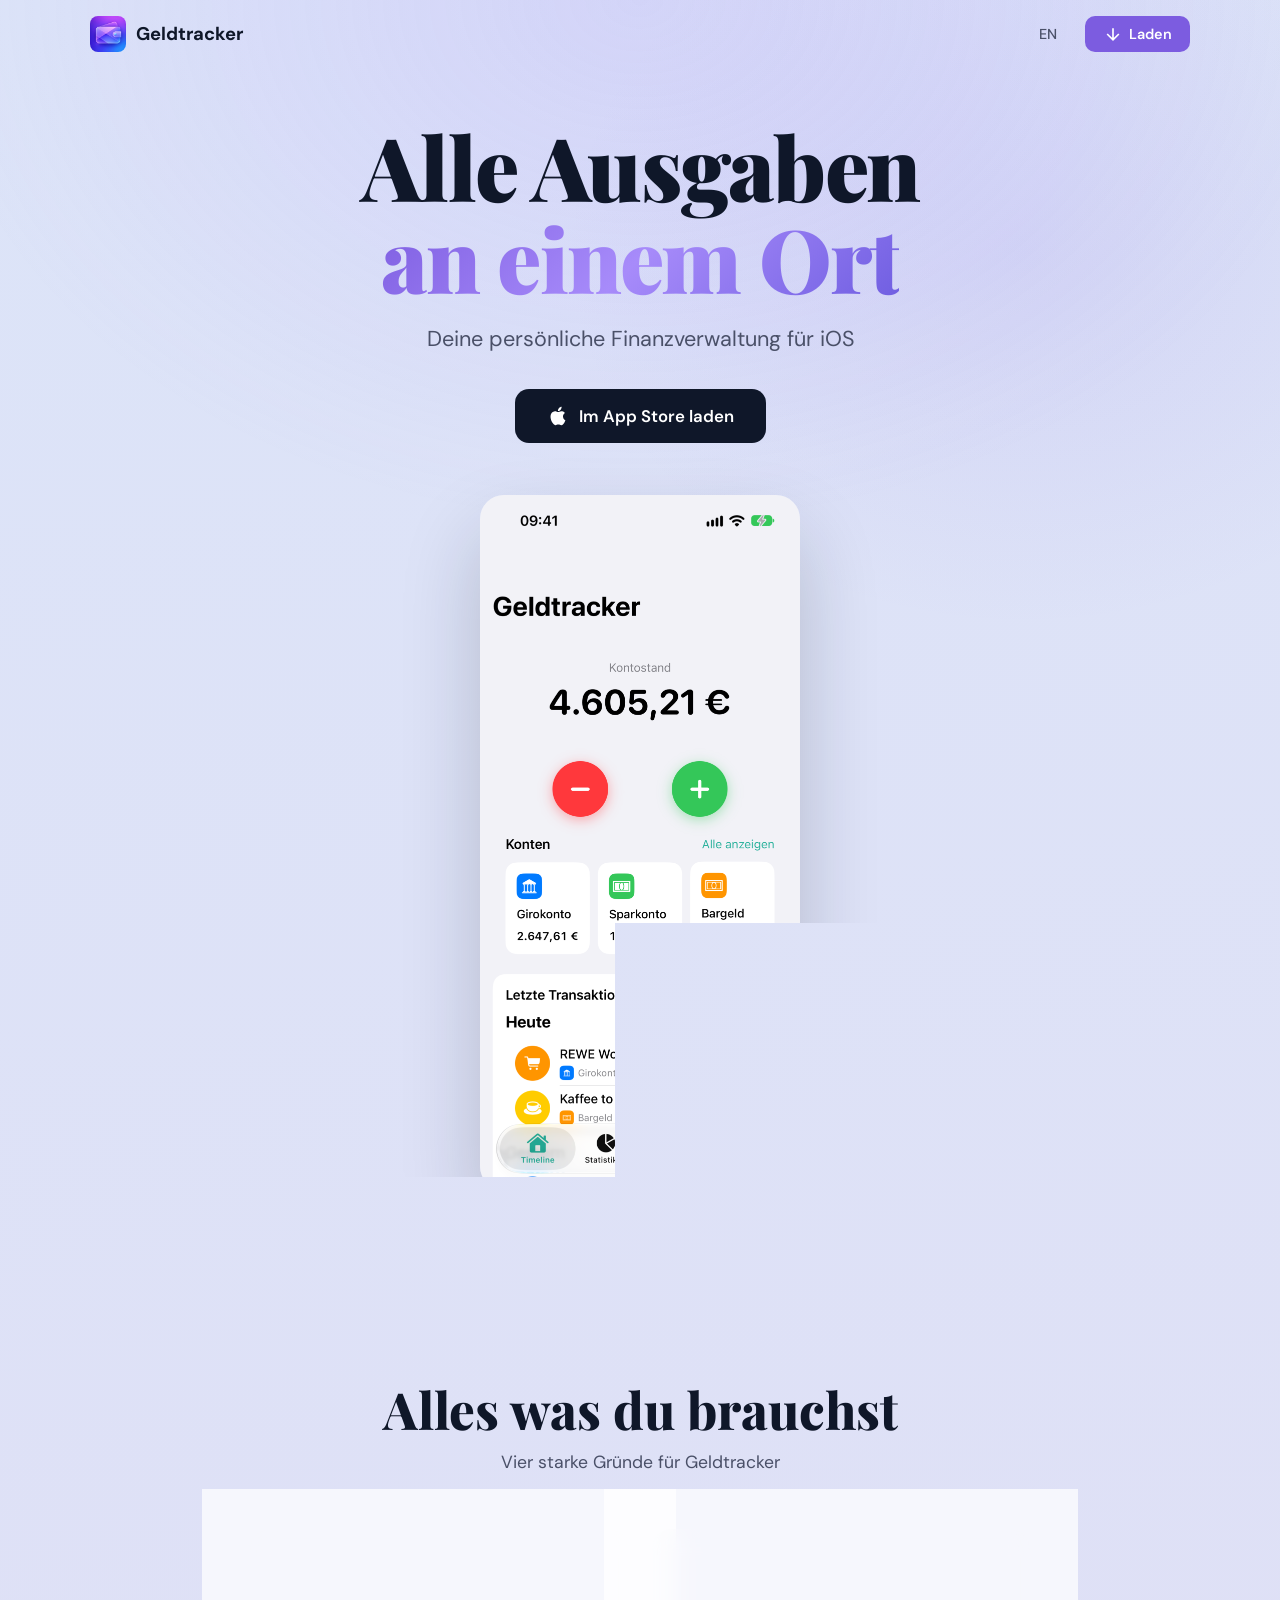
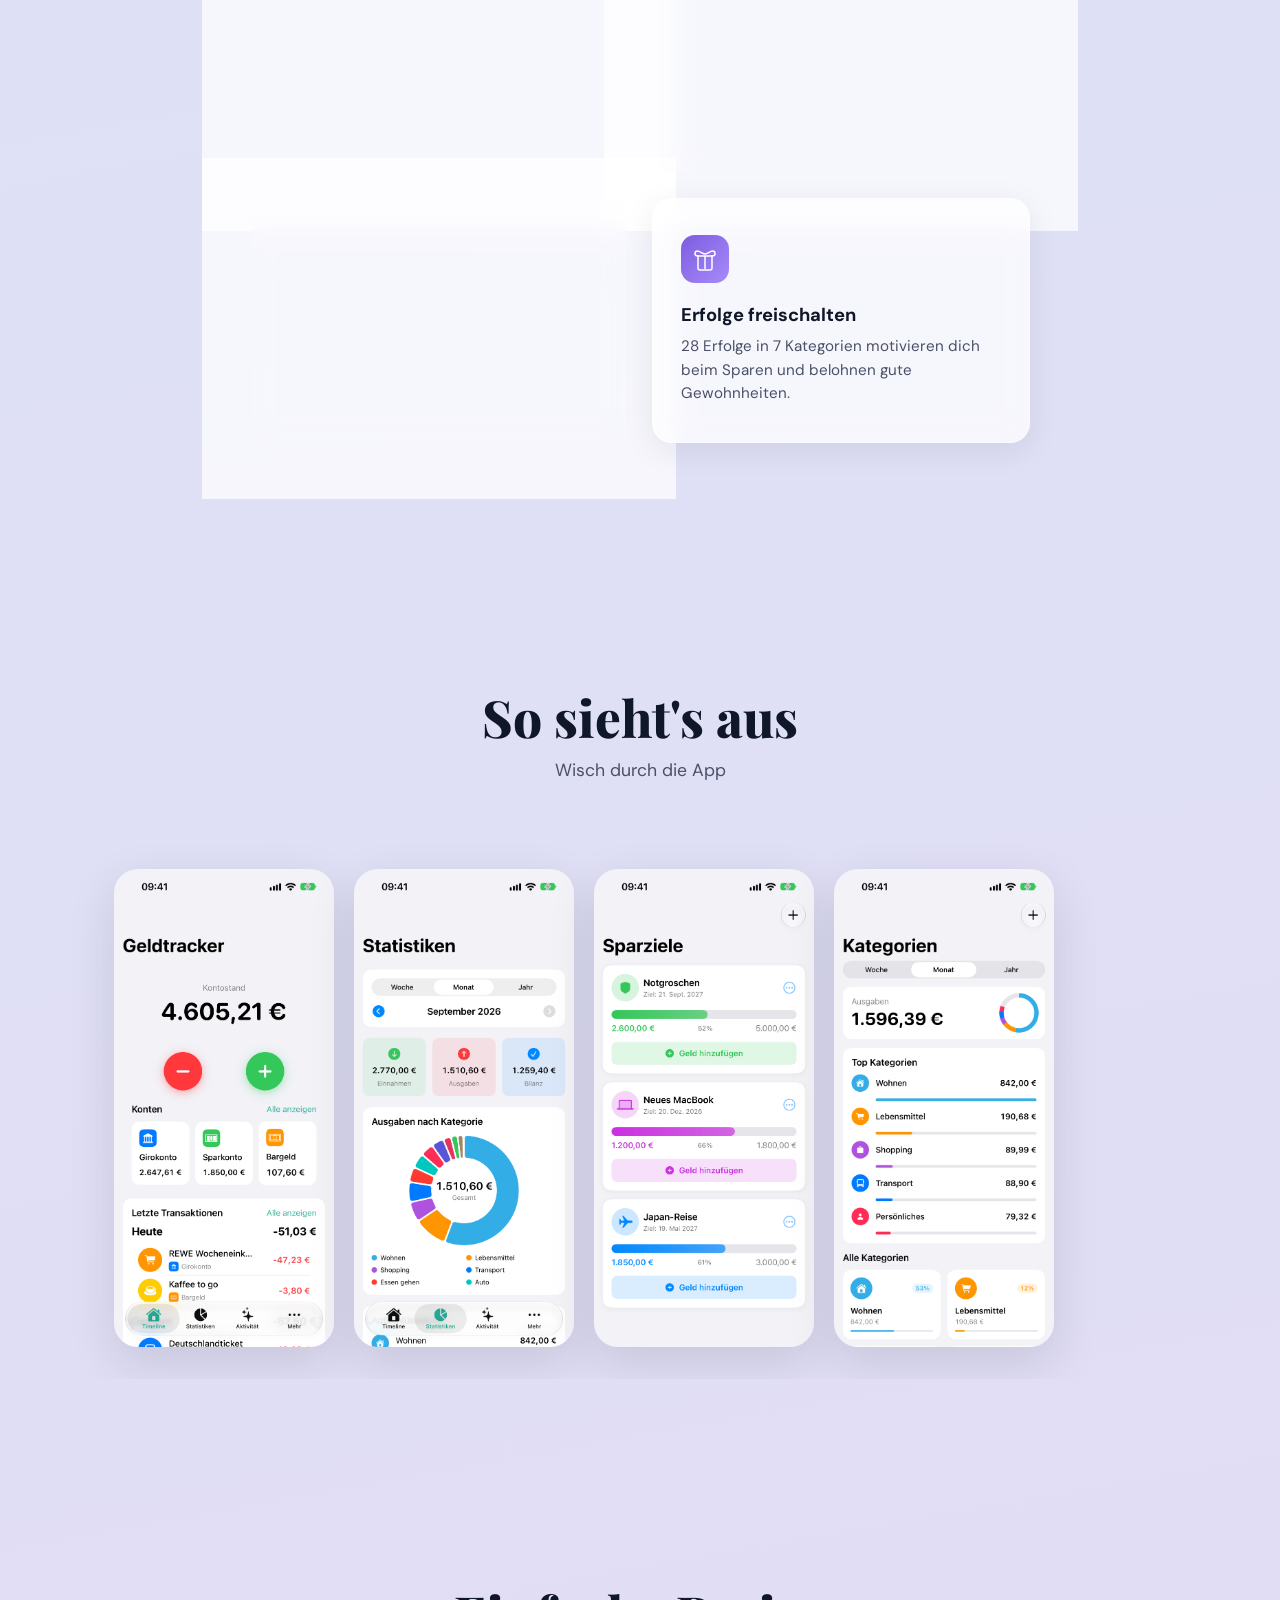
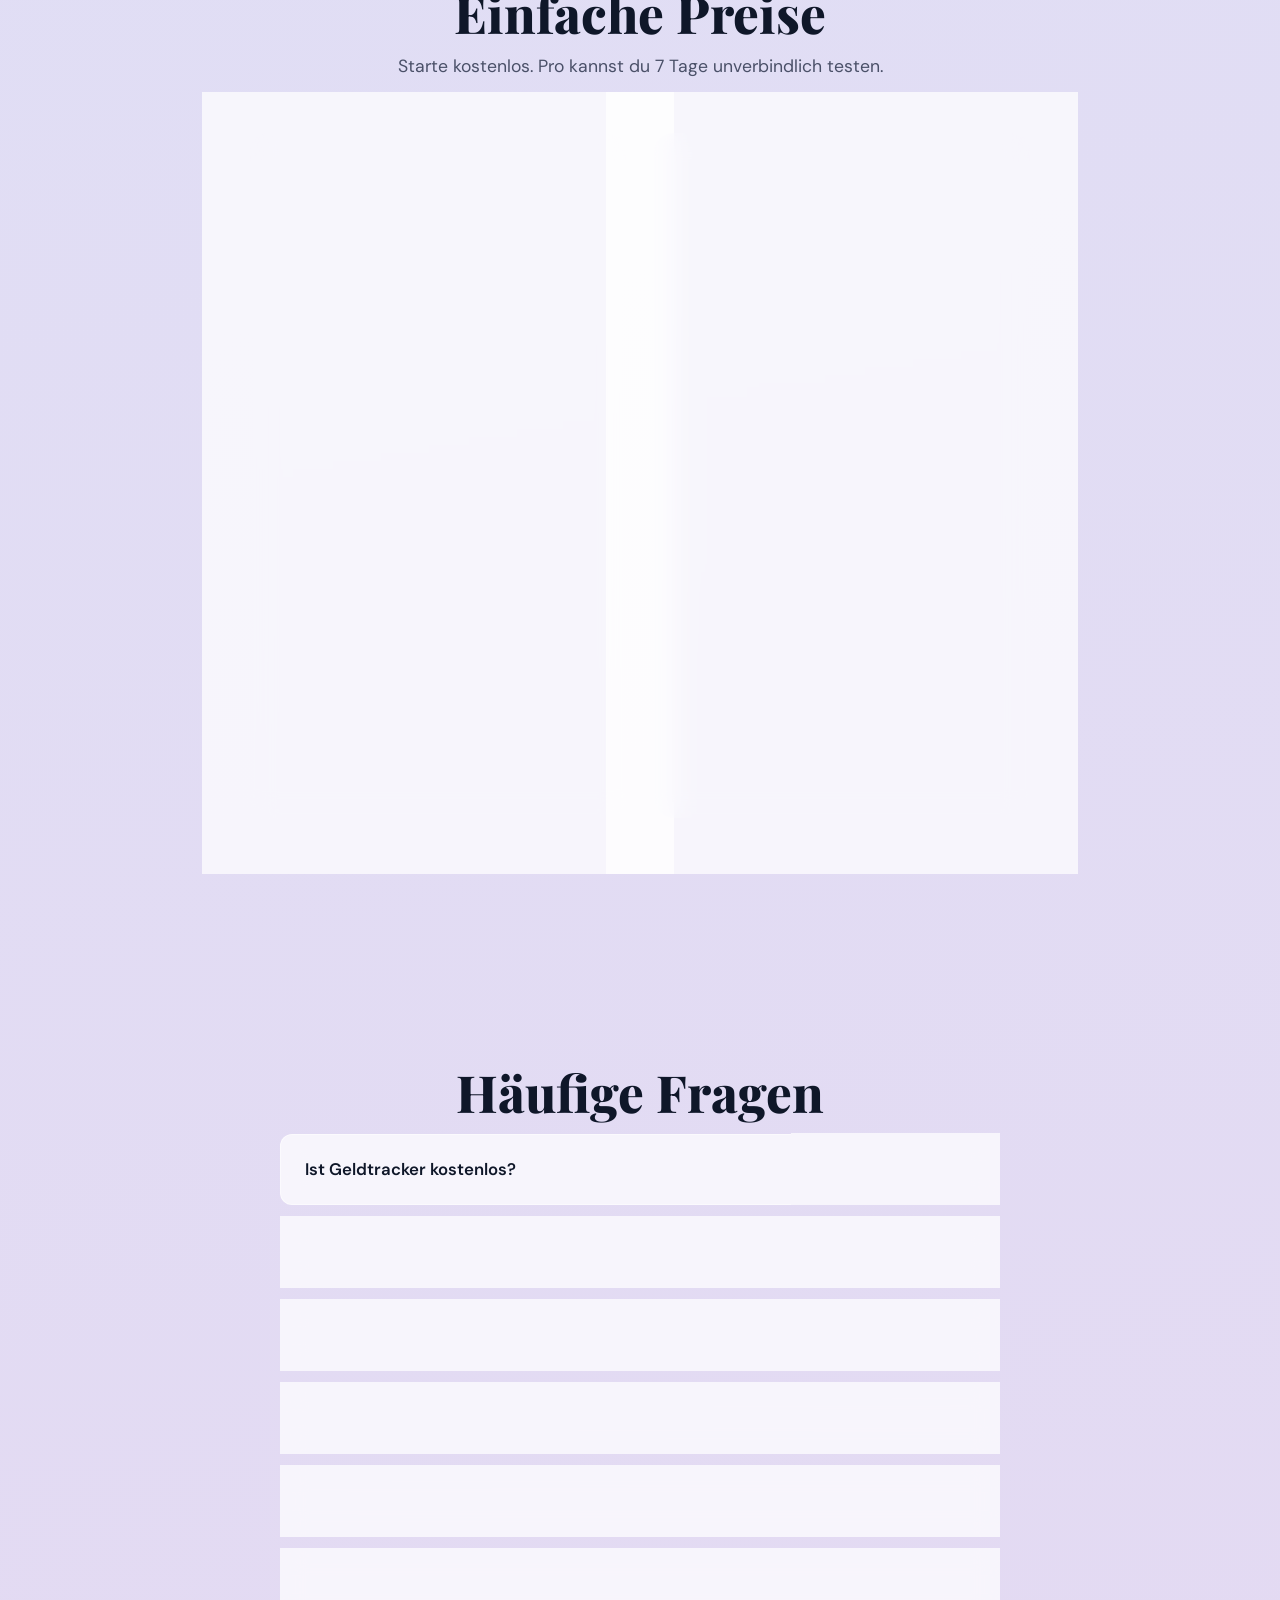
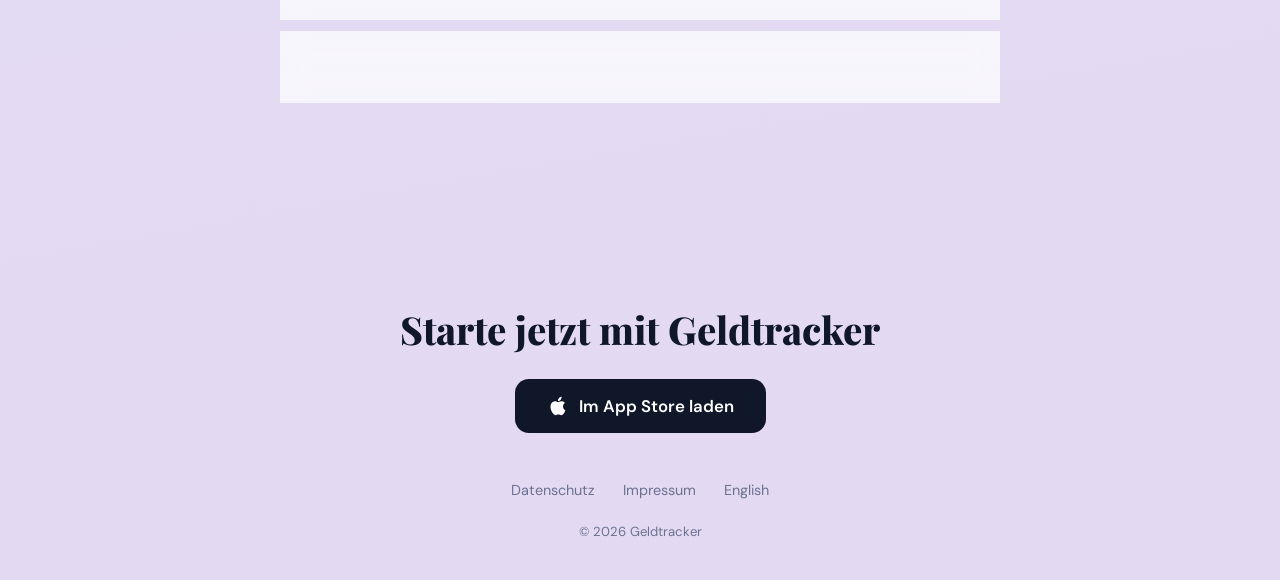
==== commit 68019964: "Monatsabo auf der Website auf 2,00 EUR Co-Authored-By: Claude Opus 5 (1M context) <noreply@anthropic" ====
--- a/index.html
+++ b/index.html
@@ -153,7 +153,7 @@
         <div class="pricing-badge">7 Tage gratis testen</div>
         <div class="pricing-header">
           <h3>Pro</h3>
-          <div class="pricing-price">€0,99</div>
+          <div class="pricing-price">€2,00</div>
           <div class="pricing-period">pro Monat</div>
         </div>
         <div class="pricing-or">oder</div>
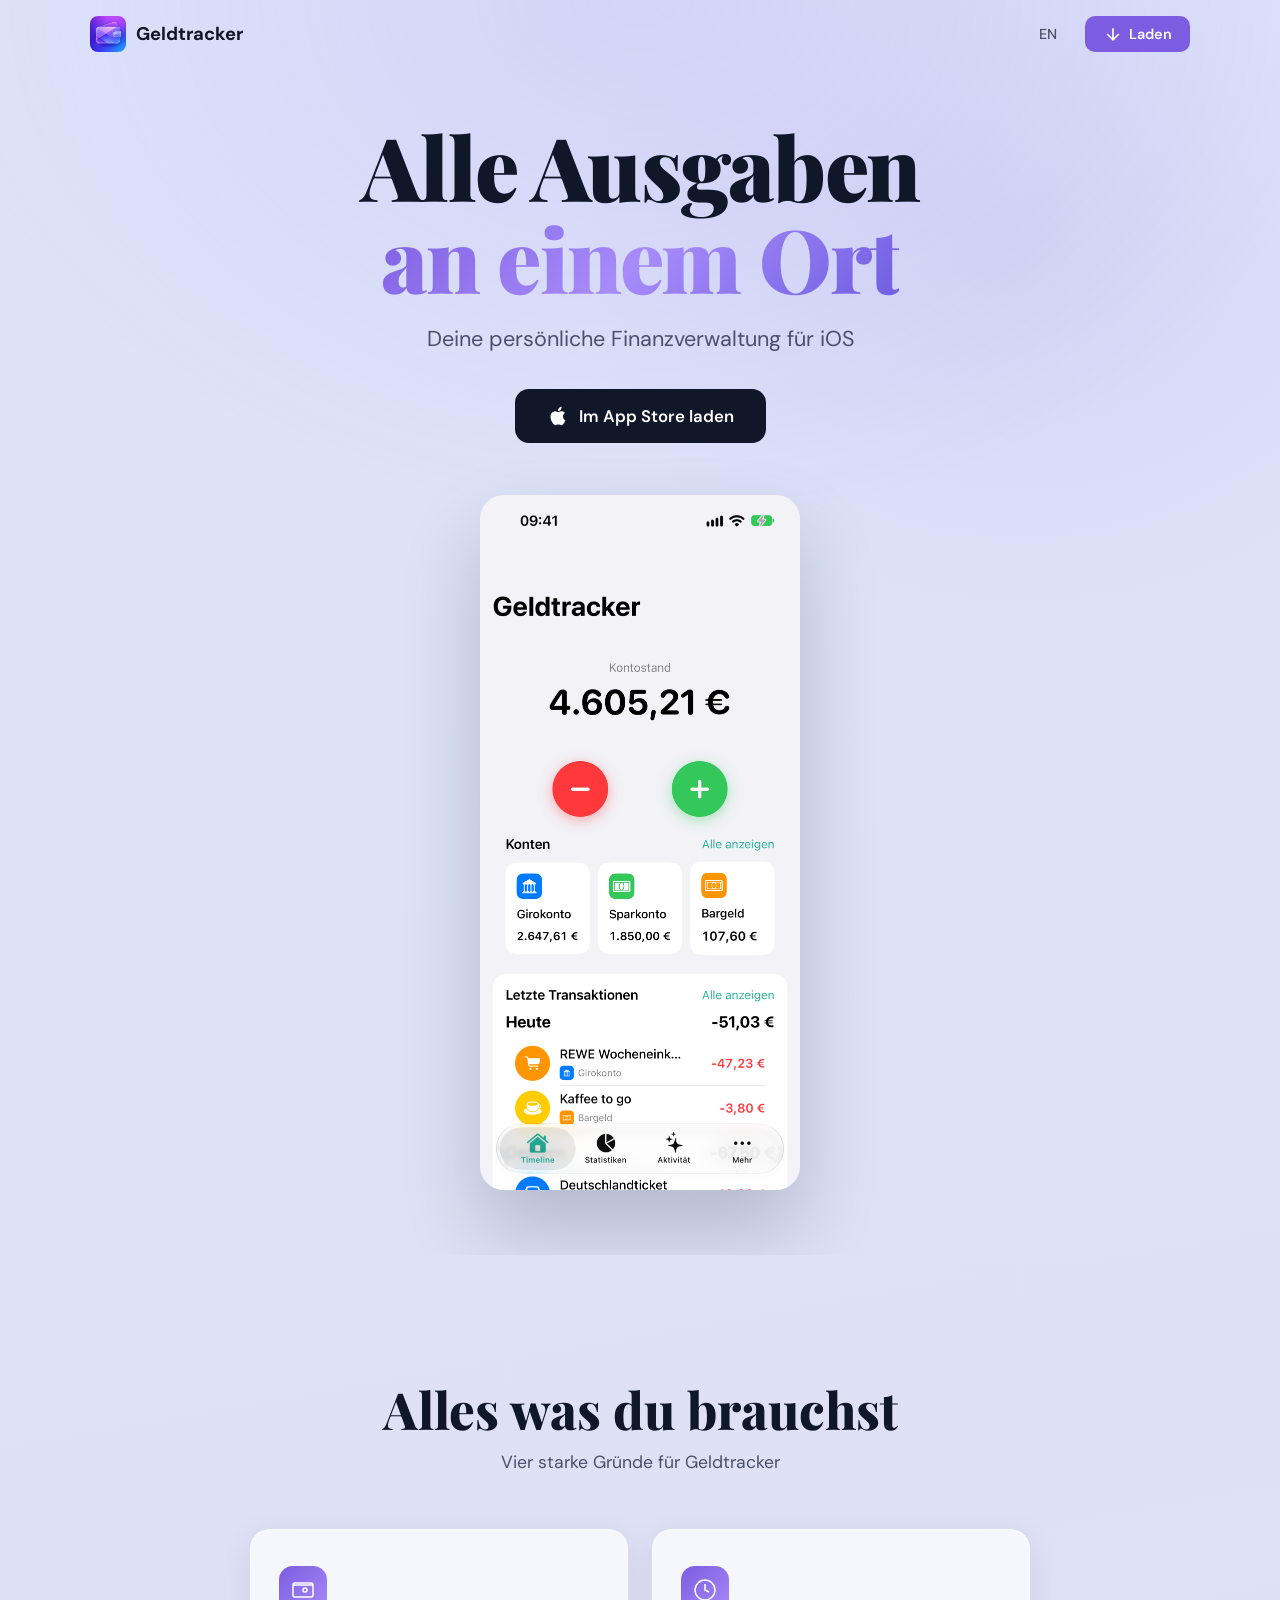
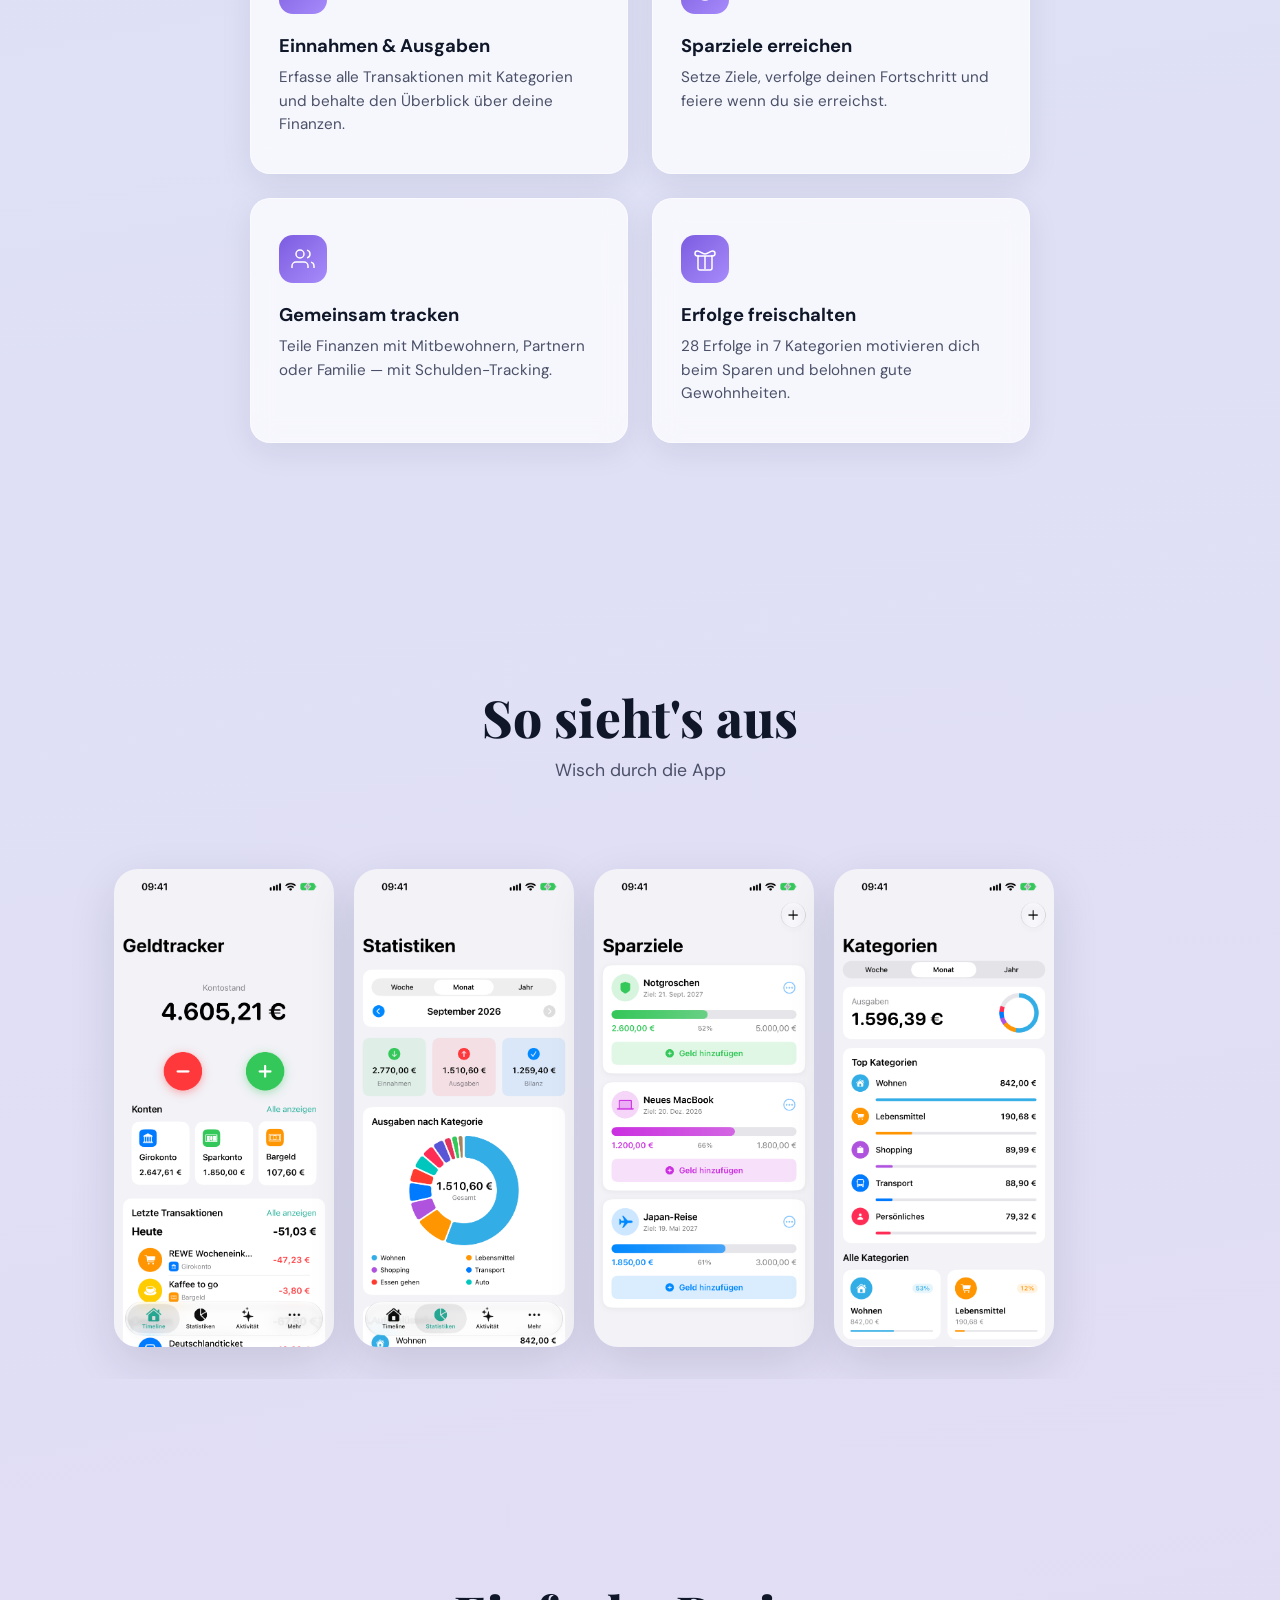
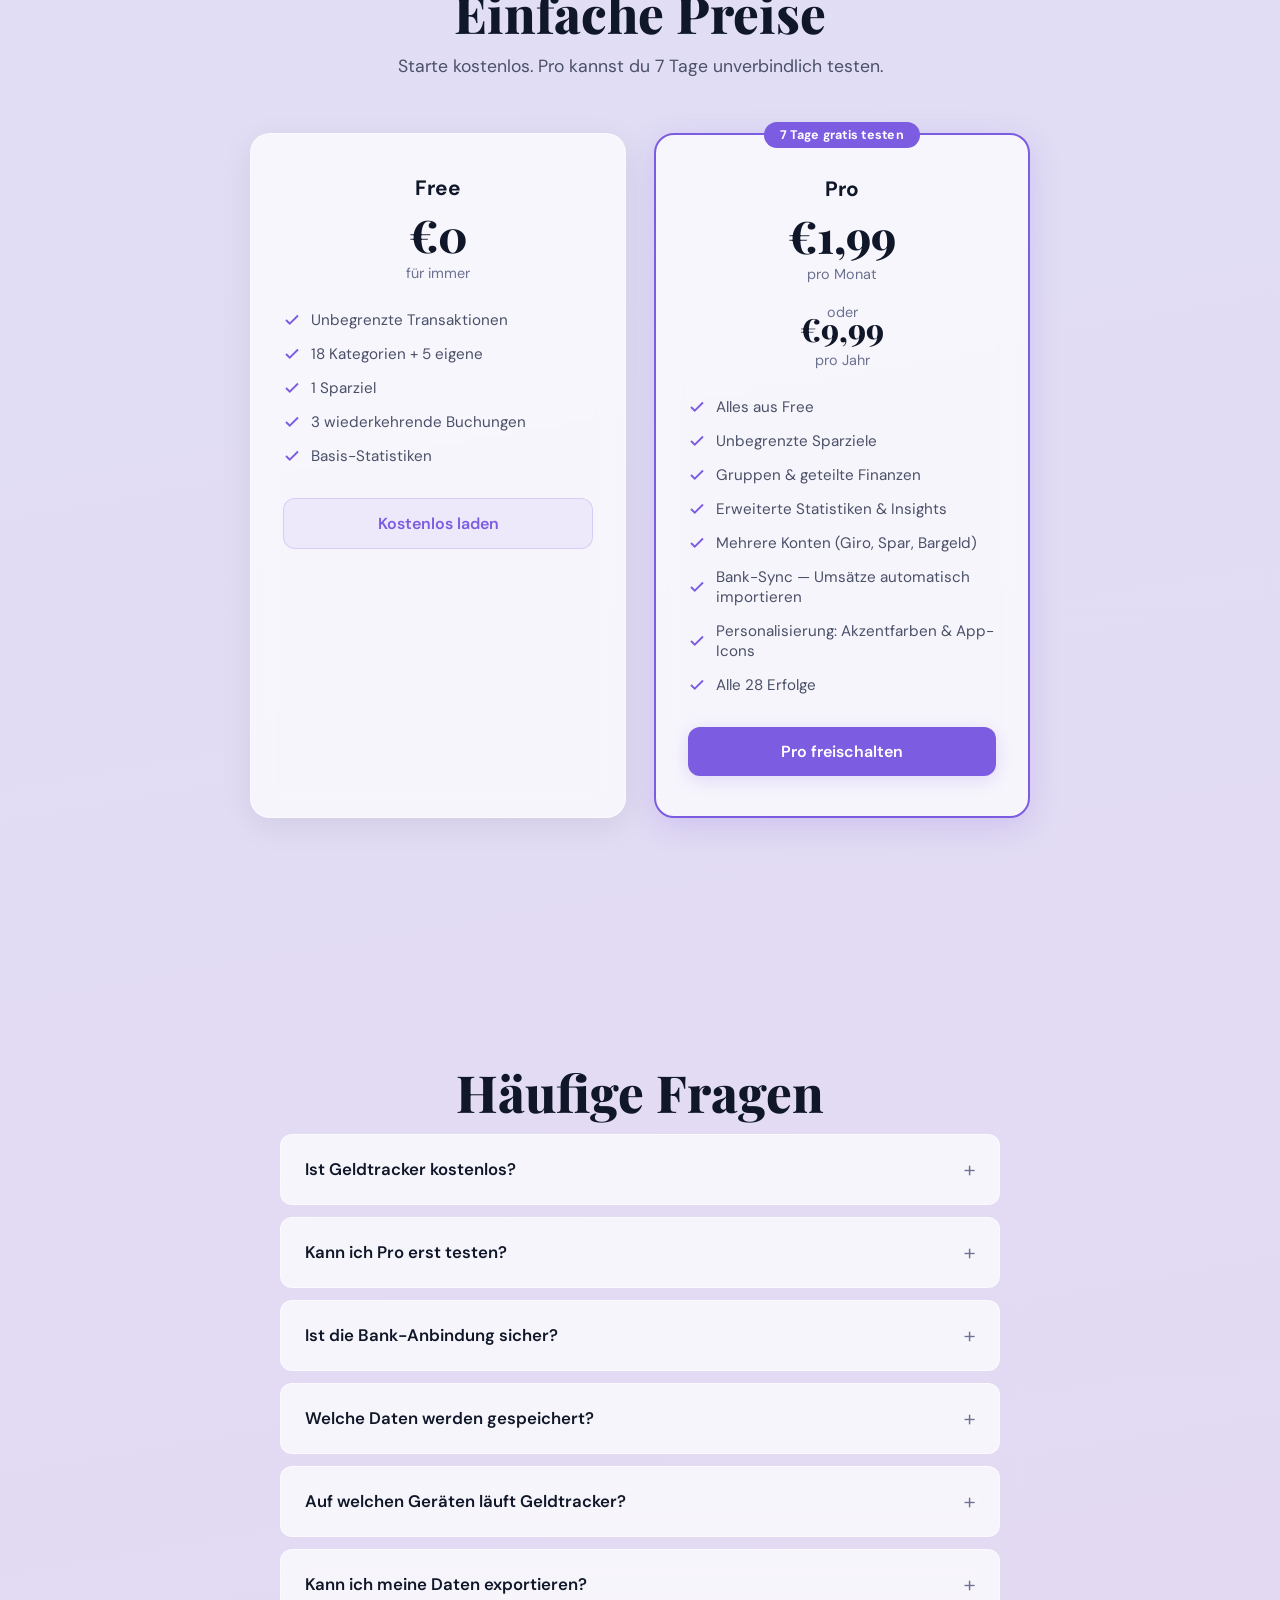
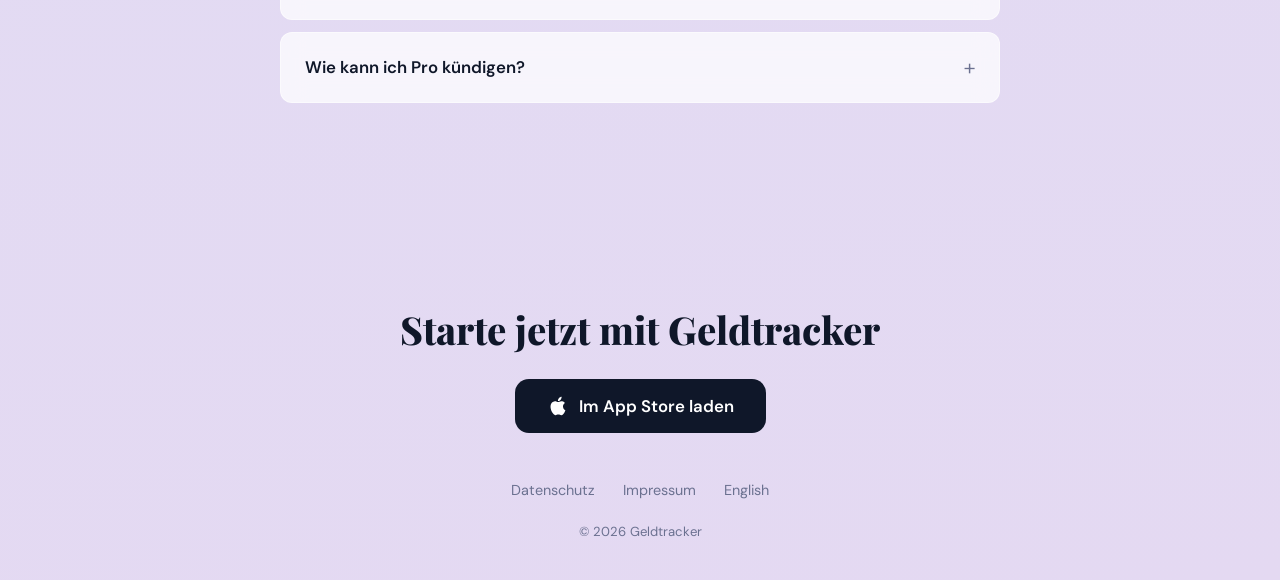
==== commit 5383da4d: "Monatsabo auf 1,99 EUR - passend zum tatsaechlichen Preis in App Store Connect Co-Authored-By: Claud" ====
--- a/index.html
+++ b/index.html
@@ -153,7 +153,7 @@
         <div class="pricing-badge">7 Tage gratis testen</div>
         <div class="pricing-header">
           <h3>Pro</h3>
-          <div class="pricing-price">€2,00</div>
+          <div class="pricing-price">€1,99</div>
           <div class="pricing-period">pro Monat</div>
         </div>
         <div class="pricing-or">oder</div>
